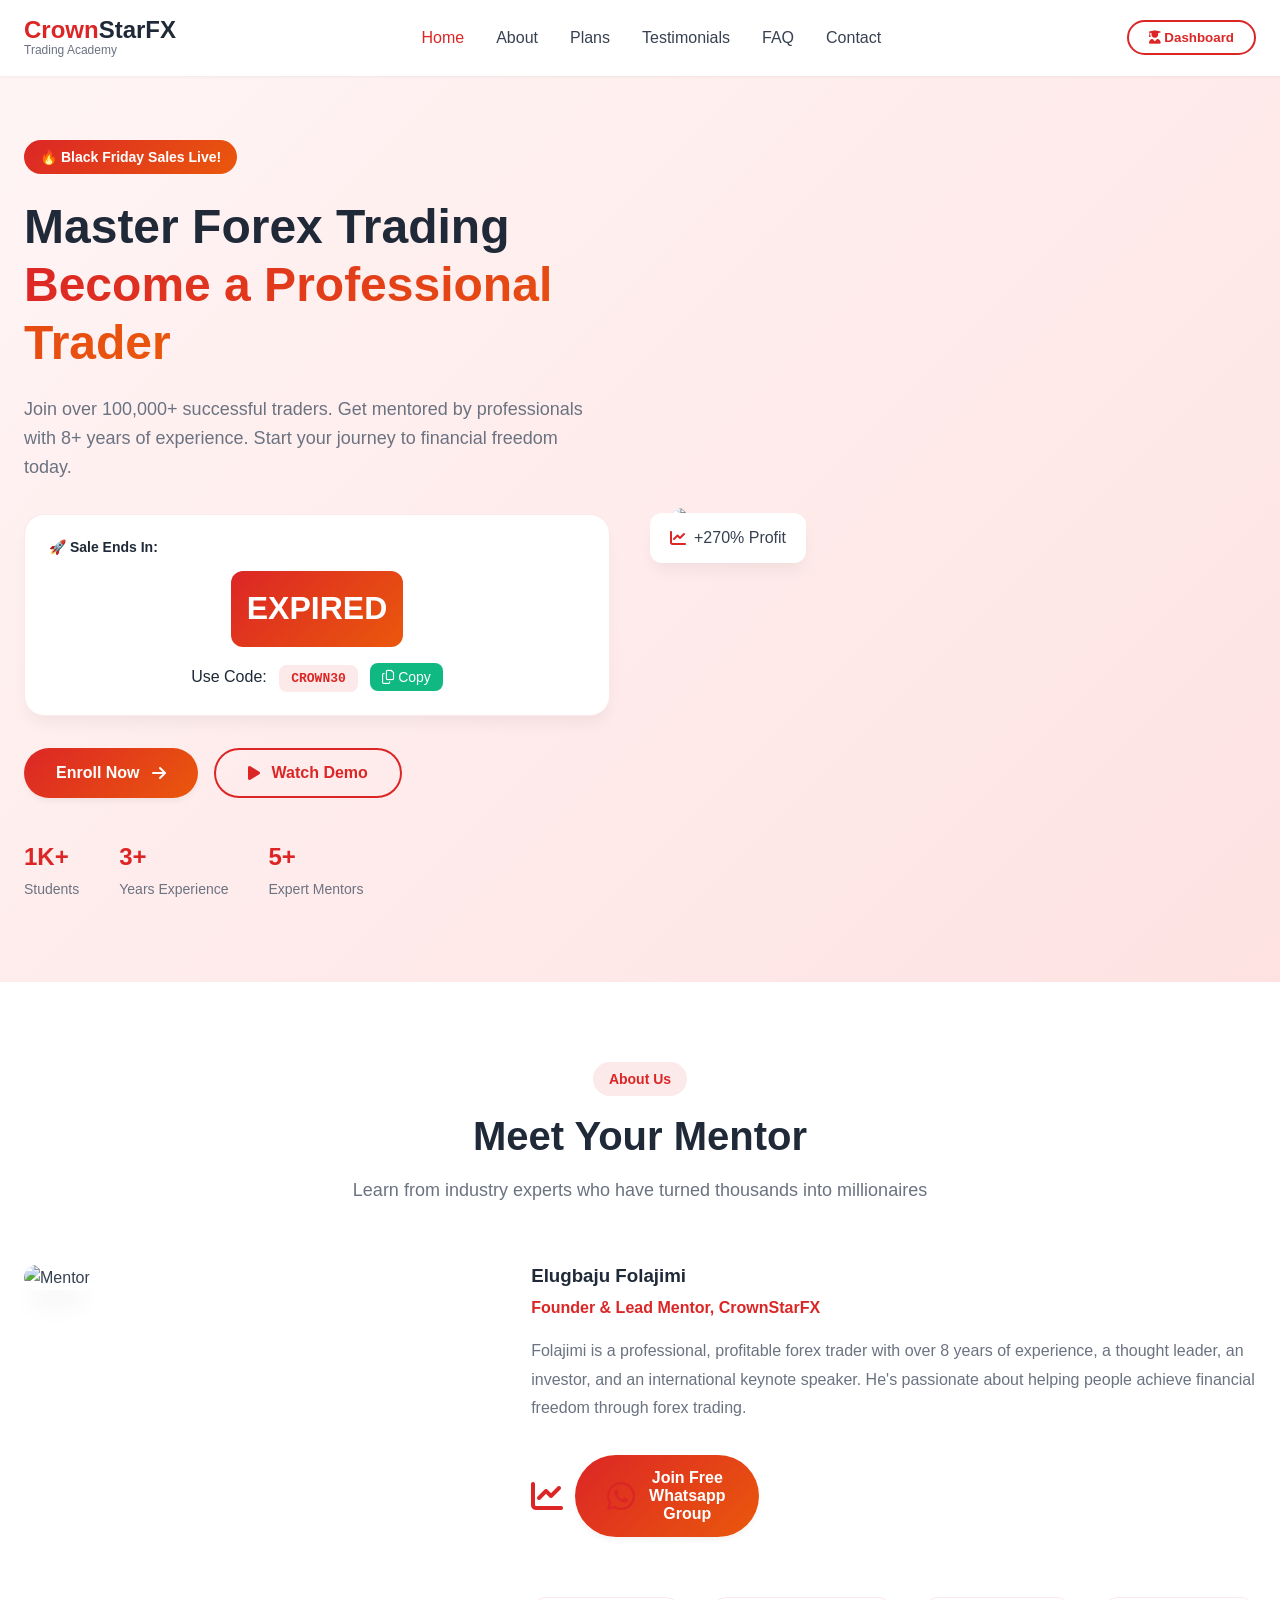
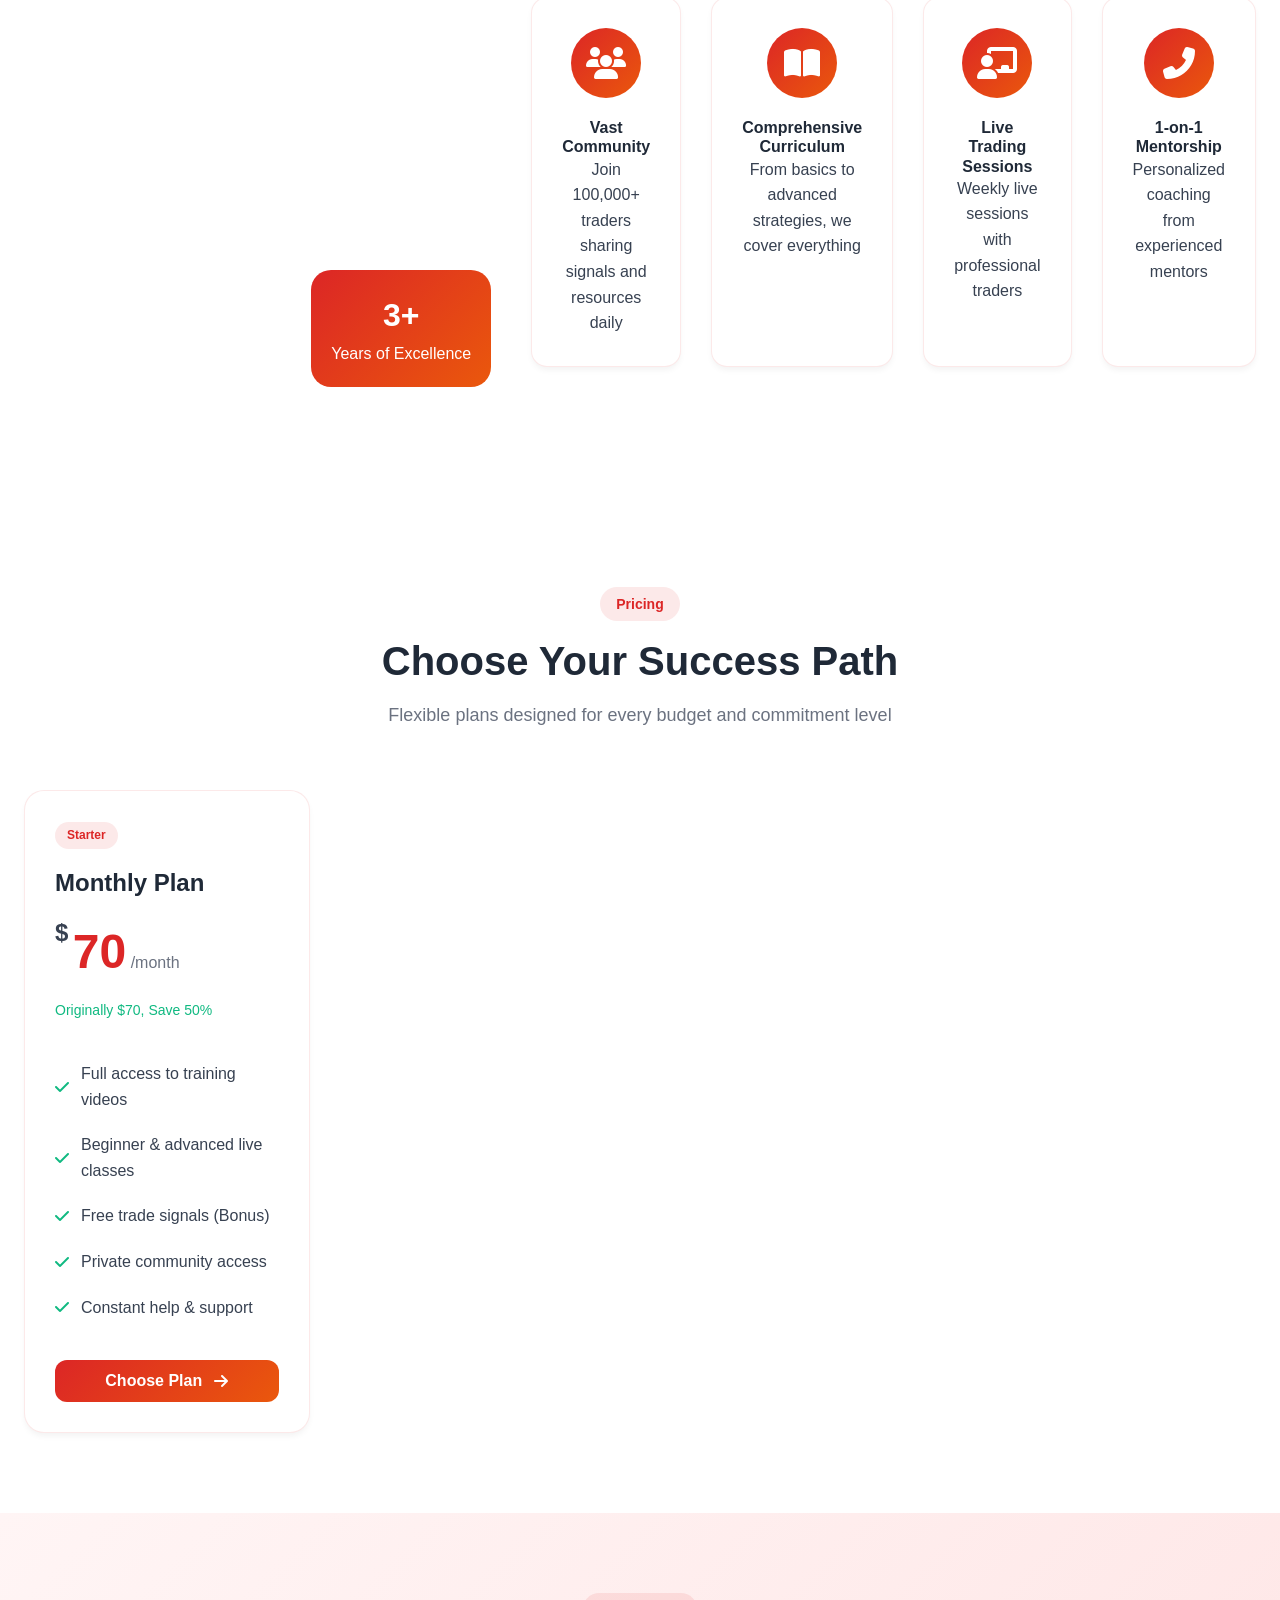
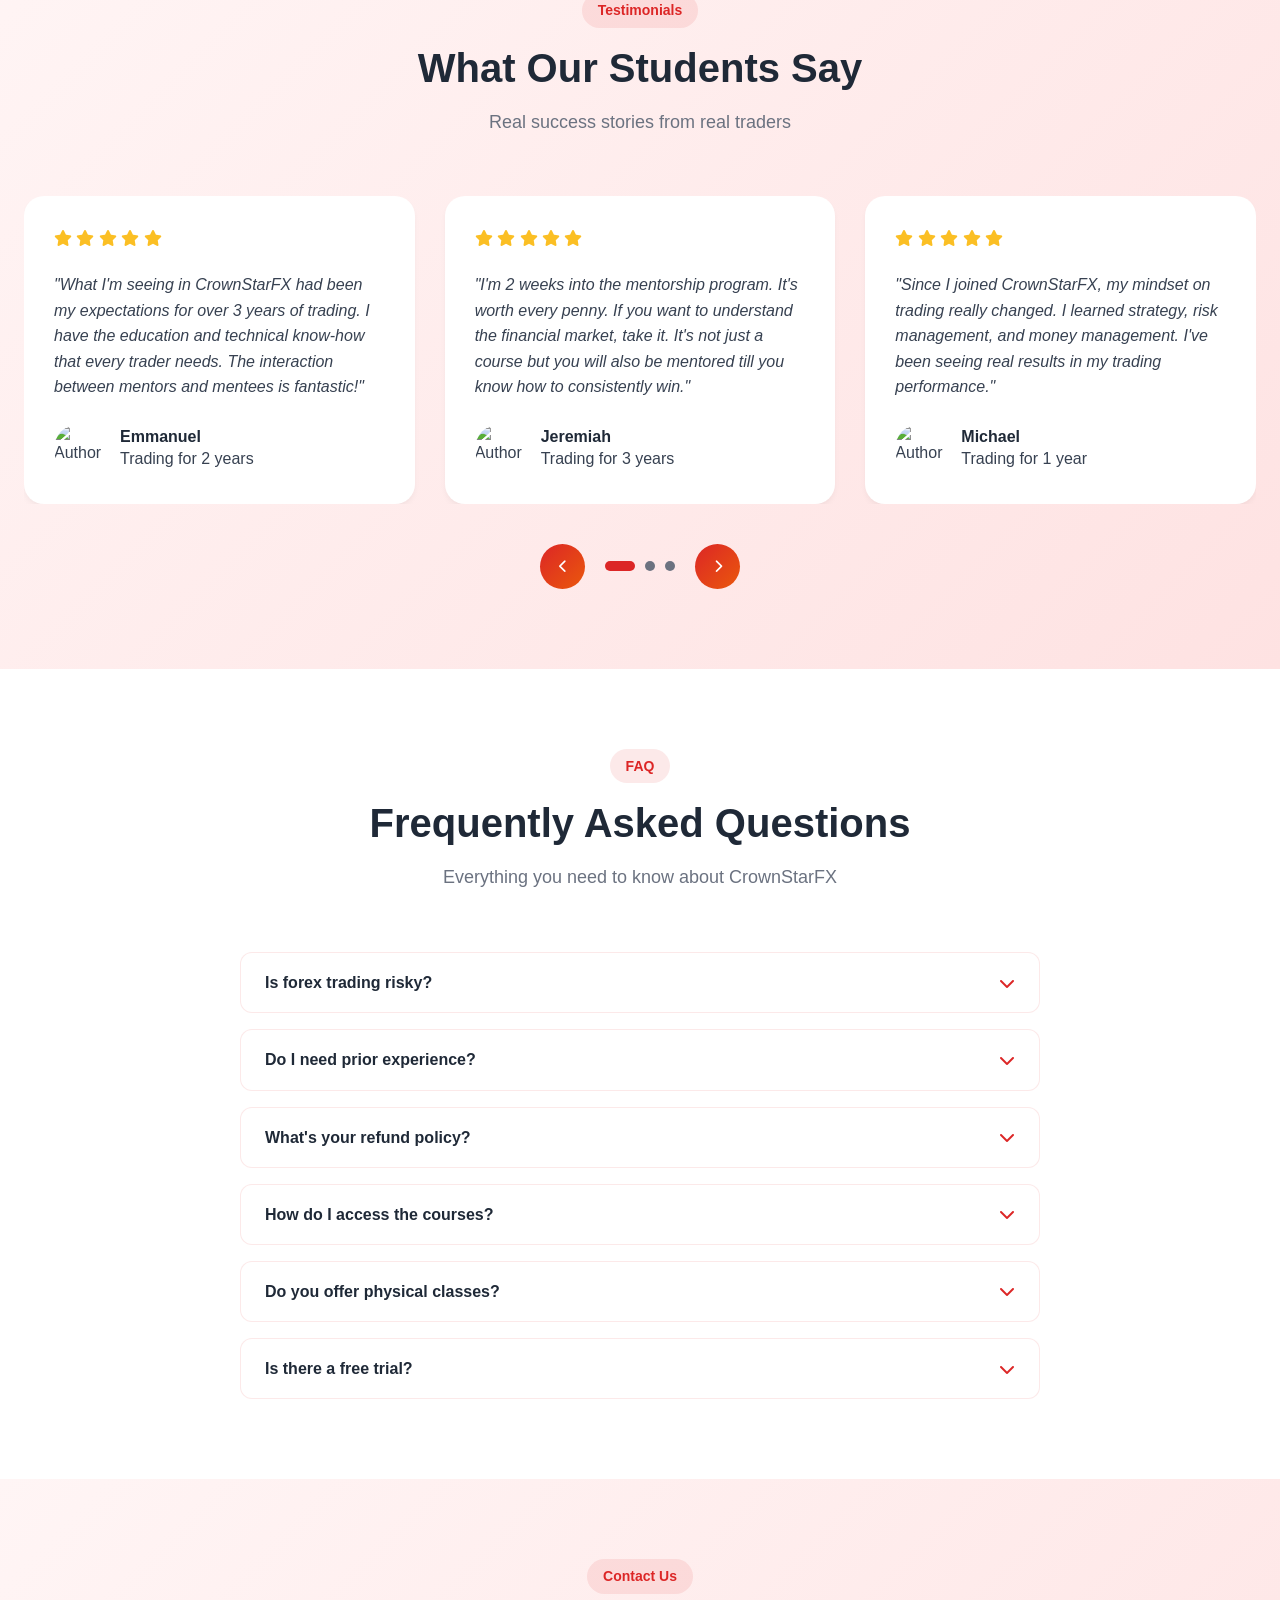
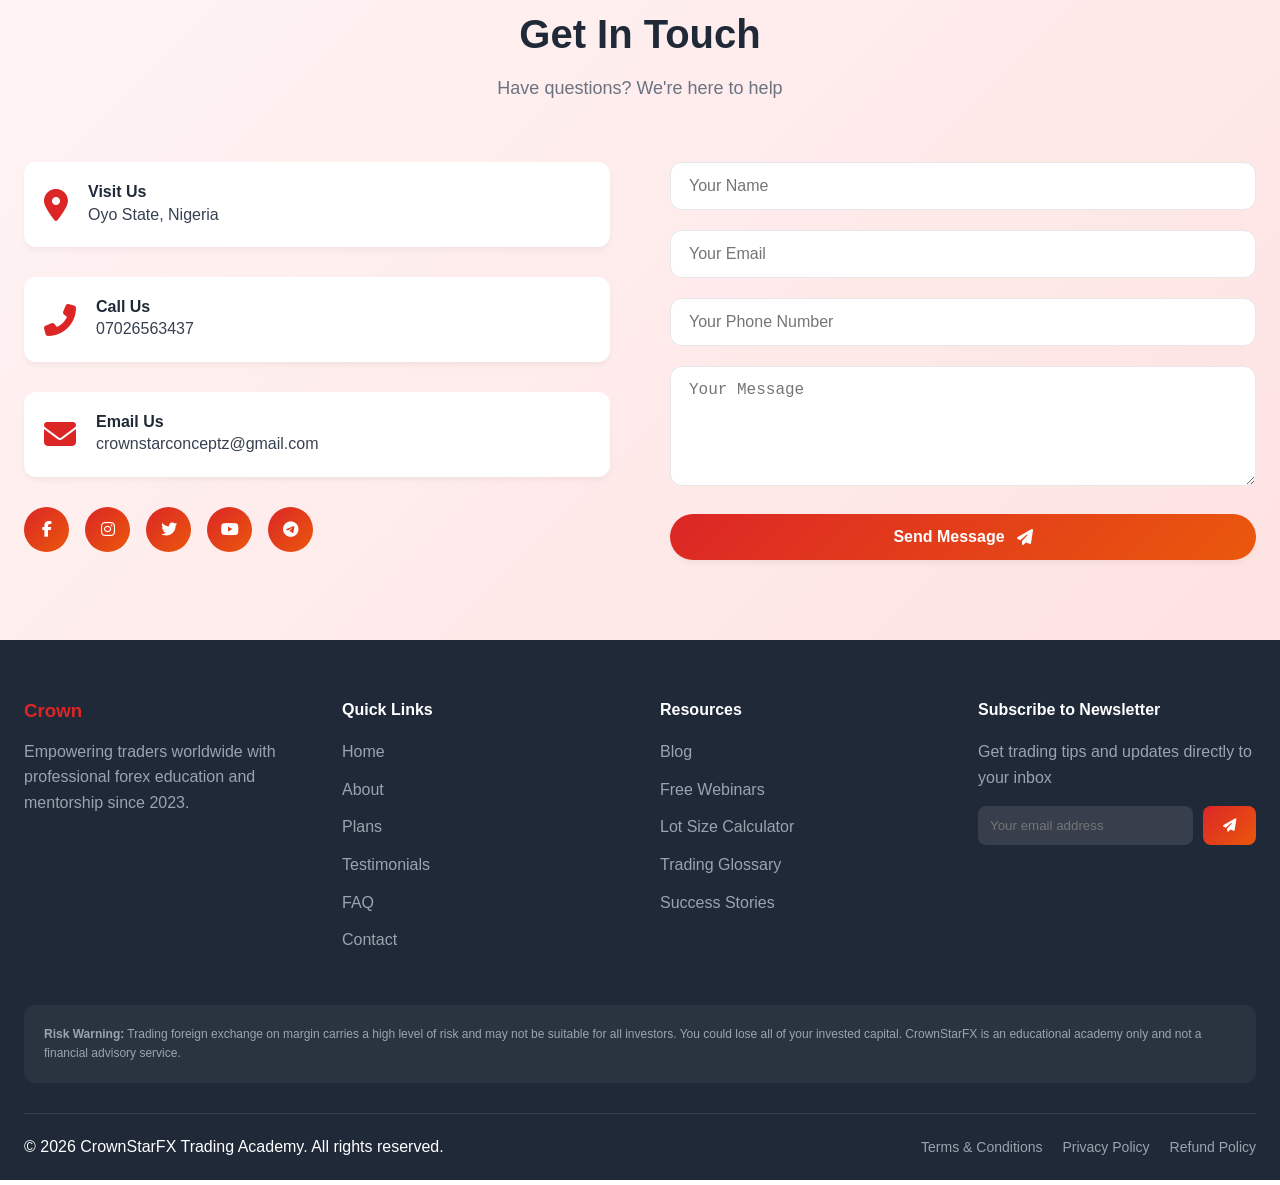
==== index.html @ fa6d4ee3 "Add files via upload" ====
<!DOCTYPE html>
<html lang="en">
<head>
    <meta charset="UTF-8">
    <meta name="viewport" content="width=device-width, initial-scale=1.0">
    <meta name="description" content="CrownStarFX - Best Forex Trading Academy. Learn forex trading from professionals with 8+ years of experience.">
    <meta name="keywords" content="forex trading, forex academy, trading education, crownstarfx">
    <meta name="author" content="CrownStarFX">
    <title>CrownStarFX - Best Forex Trading Academy</title>
    <link rel="stylesheet" href="https://cdnjs.cloudflare.com/ajax/libs/font-awesome/6.4.0/css/all.min.css">
    <link rel="stylesheet" href="crownstar.css">
</head>
<body>

<!-- ==================== HEADER / NAVIGATION ==================== -->
<header>
    <nav class="navbar">
        <div class="container">
            <div class="nav-wrapper">
                <div class="logo">
                    <a href="#home">
                        <h2><span class="logo-highlight">Crown</span>StarFX</h2>
                        <p class="logo-tagline">Trading Academy</p>
                    </a>
                </div>
                
                <div class="nav-menu" id="navMenu">
                    <ul class="nav-links">
                        <li><a href="#home" class="active">Home</a></li>
                        <li><a href="#about">About</a></li>
                        <li><a href="#plans">Plans</a></li>
                        <li><a href="#testimonials">Testimonials</a></li>
                        <li><a href="#faq">FAQ</a></li>
                        <li><a href="#contact">Contact</a></li>
                    </ul>
                </div>
                
                <div class="nav-buttons">
                    <button class="btn-login" onclick="openDashboard()">
                        <i class="fas fa-user-graduate"></i> Dashboard
                    </button>
                    <button class="btn-mobile" id="mobileMenuBtn">
                        <i class="fas fa-bars"></i>
                    </button>
                </div>
            </div>
        </div>
    </nav>
</header>

<!-- ==================== HERO SECTION ==================== -->
<section id="home" class="hero">
    <div class="container">
        <div class="hero-wrapper">
            <div class="hero-content">
                <span class="hero-badge">🔥 Black Friday Sales Live!</span>
                <h1 class="hero-title">
                    Master Forex Trading <br>
                    <span class="gradient-text">Become a Professional Trader</span>
                </h1>
                <p class="hero-description">
                    Join over 100,000+ successful traders. Get mentored by professionals 
                    with 8+ years of experience. Start your journey to financial freedom today.
                </p>
                
                <!-- Countdown Timer -->
                <div class="countdown-section">
                    <h3 class="countdown-label">🚀 Sale Ends In:</h3>
                    <div class="countdown-timer" id="countdown">
                        <div class="countdown-item">
                            <span class="countdown-number" id="days">00</span>
                            <span class="countdown-text">Days</span>
                        </div>
                        <div class="countdown-separator">:</div>
                        <div class="countdown-item">
                            <span class="countdown-number" id="hours">00</span>
                            <span class="countdown-text">Hours</span>
                        </div>
                        <div class="countdown-separator">:</div>
                        <div class="countdown-item">
                            <span class="countdown-number" id="minutes">00</span>
                            <span class="countdown-text">Minutes</span>
                        </div>
                        <div class="countdown-separator">:</div>
                        <div class="countdown-item">
                            <span class="countdown-number" id="seconds">00</span>
                            <span class="countdown-text">Seconds</span>
                        </div>
                    </div>
                    <div class="discount-code">
                        <span>Use Code: </span>
                        <code class="coupon-code">CROWN30</code>
                        <button onclick="copyCoupon()" class="btn-copy">
                            <i class="far fa-copy"></i> Copy
                        </button>
                    </div>
                </div>
                
                <div class="hero-buttons">
                    <button class="btn-primary" onclick="scrollToPlans()">
                        Enroll Now <i class="fas fa-arrow-right"></i>
                    </button>
                    <button class="btn-secondary" onclick="watchDemo()">
                        <i class="fas fa-play"></i> Watch Demo
                    </button>
                </div>
                
                <div class="hero-stats">
                    <div class="stat-item">
                        <span class="stat-number">1K+</span>
                        <span class="stat-label">Students</span>
                    </div>
                    <div class="stat-item">
                        <span class="stat-number">3+</span>
                        <span class="stat-label">Years Experience</span>
                    </div>
                    <div class="stat-item">
                        <span class="stat-number">5+</span>
                        <span class="stat-label">Expert Mentors</span>
                    </div>
                </div>
            </div>
            
            <div class="hero-image">
                <div class="image-wrapper">
                    <img src="https://www.image2url.com/r2/default/images/1776331455331-4d3ad1ad-9dfb-40e3-830d-841157eb07b8.jpg" alt="Trading Success">
                    <div class="floating-card card-1">
                        <i class="fas fa-chart-line"></i>
                        <span>+270% Profit</span>
                    </div>
                 
                    </div>
                </div>
            </div>
        </div>
    </div>
</section>

<!-- ==================== ABOUT SECTION ==================== -->
<section id="about" class="about">
    <div class="container">
        <div class="section-header">
            <span class="section-tag">About Us</span>
            <h2 class="section-title">Meet Your Mentor</h2>
            <p class="section-subtitle">
                Learn from industry experts who have turned thousands into millionaires
            </p>
        </div>
        
        <div class="about-wrapper">
            <div class="about-image">
                <img src="https://www.image2url.com/r2/default/images/1776265292350-df9bb757-a965-4291-967f-e0a27a2e10dc.jpg" alt="Mentor">
                <div class="experience-badge">
                    <span class="exp-years">3+</span>
                    <span class="exp-text">Years of Excellence</span>
                </div>
            </div>
            
            <div class="about-content">
                <h3>Elugbaju Folajimi</h3>
                <p class="mentor-title">Founder & Lead Mentor, CrownStarFX</p>
                <p class="mentor-bio">
                    Folajimi is a professional, profitable forex trader with over 8 years of experience, 
                    a thought leader, an investor, and an international keynote speaker. He's passionate 
                    about helping people achieve financial freedom through forex trading.
                </p>
                
                <div class="achievements">
                    <div class="achievement">
                        <i class="fas fa-chart-line"></i>
                     
                
                <button class="btn-primary" onclick="openTelegram()">
                    <i class="fab fa-whatsapp"></i> Join Free Whatsapp Group
                </button>
            </div>
        </div>
        
        <!-- Features -->
        <div class="features-grid">
            <div class="feature-card">
                <div class="feature-icon">
                    <i class="fas fa-users"></i>
                </div>
                <h4>Vast Community</h4>
                <p>Join 100,000+ traders sharing signals and resources daily</p>
            </div>
            <div class="feature-card">
                <div class="feature-icon">
                    <i class="fas fa-book-open"></i>
                </div>
                <h4>Comprehensive Curriculum</h4>
                <p>From basics to advanced strategies, we cover everything</p>
            </div>
            <div class="feature-card">
                <div class="feature-icon">
                    <i class="fas fa-chalkboard-user"></i>
                </div>
                <h4>Live Trading Sessions</h4>
                <p>Weekly live sessions with professional traders</p>
            </div>
            <div class="feature-card">
                <div class="feature-icon">
                    <i class="fas fa-phone-alt"></i>
                </div>
                <h4>1-on-1 Mentorship</h4>
                <p>Personalized coaching from experienced mentors</p>
            </div>
        </div>
    </div>
</section>



<!-- ==================== PRICING PLANS SECTION ==================== -->
<section id="plans" class="pricing">
    <div class="container">
        <div class="section-header">
            <span class="section-tag">Pricing</span>
            <h2 class="section-title">Choose Your Success Path</h2>
            <p class="section-subtitle">
                Flexible plans designed for every budget and commitment level
            </p>
        </div>
        
        <div class="pricing-grid">
            <!-- Monthly Plan -->
            <div class="pricing-card">
                <div class="pricing-badge">Starter</div>
                <div class="pricing-header">
                    <h3>Monthly Plan</h3>
                    <div class="price">
                        <span class="currency">$</span>
                        <span class="amount">70</span>
                        <span class="period">/month</span>
                    </div>
                    <p class="price-note">Originally $70, Save 50%</p>
                </div>
                <ul class="pricing-features">
                    <li><i class="fas fa-check"></i> Full access to training videos</li>
                    <li><i class="fas fa-check"></i> Beginner & advanced live classes</li>
                    <li><i class="fas fa-check"></i> Free trade signals (Bonus)</li>
                    <li><i class="fas fa-check"></i> Private community access</li>
                    <li><i class="fas fa-check"></i> Constant help & support</li>
                </ul>
                <button class="btn-pricing" onclick="selectPlan('Monthly', 70)">
                    Choose Plan <i class="fas fa-arrow-right"></i>
                </button>
            </div>
</section>

<!-- ==================== TESTIMONIALS SECTION ==================== -->
<section id="testimonials" class="testimonials">
    <div class="container">
        <div class="section-header">
            <span class="section-tag">Testimonials</span>
            <h2 class="section-title">What Our Students Say</h2>
            <p class="section-subtitle">
                Real success stories from real traders
            </p>
        </div>
        
        <div class="testimonials-slider" id="testimonialsSlider">
            <div class="testimonial-card">
                <div class="testimonial-rating">
                    <i class="fas fa-star"></i>
                    <i class="fas fa-star"></i>
                    <i class="fas fa-star"></i>
                    <i class="fas fa-star"></i>
                    <i class="fas fa-star"></i>
                </div>
                <p class="testimonial-text">
                    "What I'm seeing in CrownStarFX had been my expectations for over 3 years of trading. 
                    I have the education and technical know-how that every trader needs. The interaction 
                    between mentors and mentees is fantastic!"
                </p>
                <div class="testimonial-author">
                    <img src="https://placehold.co/50x50/667eea/white?text=EO" alt="Author">
                    <div>
                        <h4>Emmanuel</h4>
                        <p>Trading for 2 years</p>
                    </div>
                </div>
            </div>
            
            <div class="testimonial-card">
                <div class="testimonial-rating">
                    <i class="fas fa-star"></i>
                    <i class="fas fa-star"></i>
                    <i class="fas fa-star"></i>
                    <i class="fas fa-star"></i>
                    <i class="fas fa-star"></i>
                </div>
                <p class="testimonial-text">
                    "I'm 2 weeks into the mentorship program. It's worth every penny. If you want to 
                    understand the financial market, take it. It's not just a course but you will also 
                    be mentored till you know how to consistently win."
                </p>
                <div class="testimonial-author">
                    <img src="https://placehold.co/50x50/764ba2/white?text=JO" alt="Author">
                    <div>
                        <h4>Jeremiah</h4>
                        <p>Trading for 3 years</p>
                    </div>
                </div>
            </div>
            
            <div class="testimonial-card">
                <div class="testimonial-rating">
                    <i class="fas fa-star"></i>
                    <i class="fas fa-star"></i>
                    <i class="fas fa-star"></i>
                    <i class="fas fa-star"></i>
                    <i class="fas fa-star"></i>
                </div>
                <p class="testimonial-text">
                    "Since I joined CrownStarFX, my mindset on trading really changed. I learned 
                    strategy, risk management, and money management. I've been seeing real results 
                    in my trading performance."
                </p>
                <div class="testimonial-author">
                    <img src="https://placehold.co/50x50/667eea/white?text=MA" alt="Author">
                    <div>
                        <h4>Michael</h4>
                        <p>Trading for 1 year</p>
                    </div>
                </div>
            </div>
        </div>
        
        <div class="slider-controls">
            <button class="slider-btn" onclick="prevTestimonial()">
                <i class="fas fa-chevron-left"></i>
            </button>
            <div class="slider-dots" id="sliderDots"></div>
            <button class="slider-btn" onclick="nextTestimonial()">
                <i class="fas fa-chevron-right"></i>
            </button>
        </div>
    </div>
</section>

<!-- ==================== FAQ SECTION ==================== -->
<section id="faq" class="faq">
    <div class="container">
        <div class="section-header">
            <span class="section-tag">FAQ</span>
            <h2 class="section-title">Frequently Asked Questions</h2>
            <p class="section-subtitle">
                Everything you need to know about CrownStarFX
            </p>
        </div>
        
        <div class="faq-grid">
            <div class="faq-item">
                <div class="faq-question" onclick="toggleFAQ(this)">
                    <h4>Is forex trading risky?</h4>
                    <i class="fas fa-chevron-down"></i>
                </div>
                <div class="faq-answer">
                    <p>Yes, forex trading carries high risk. You can lose all your invested capital. 
                    That's why we emphasize risk management and only recommend trading with money you can afford to lose.</p>
                </div>
            </div>
            
            <div class="faq-item">
                <div class="faq-question" onclick="toggleFAQ(this)">
                    <h4>Do I need prior experience?</h4>
                    <i class="fas fa-chevron-down"></i>
                </div>
                <div class="faq-answer">
                    <p>Not at all! Our curriculum starts from absolute basics and progresses to advanced strategies. 
                    We have students who started with zero knowledge and became profitable traders.</p>
                </div>
            </div>
            
            <div class="faq-item">
                <div class="faq-question" onclick="toggleFAQ(this)">
                    <h4>What's your refund policy?</h4>
                    <i class="fas fa-chevron-down"></i>
                </div>
                <div class="faq-answer">
                    <p>Refund of mentorship fee is valid within one week of subscription. 
                    Refund will not be processed if request is made after the first week (5 working days of subscription).</p>
                </div>
            </div>
            
            <div class="faq-item">
                <div class="faq-question" onclick="toggleFAQ(this)">
                    <h4>How do I access the courses?</h4>
                    <i class="fas fa-chevron-down"></i>
                </div>
                <div class="faq-answer">
                    <p>Upon enrollment, you get immediate access to our learning dashboard. 
                    You can watch videos, join live sessions, download resources, and interact with mentors.</p>
                </div>
            </div>
            
            <div class="faq-item">
                <div class="faq-question" onclick="toggleFAQ(this)">
                    <h4>Do you offer physical classes?</h4>
                    <i class="fas fa-chevron-down"></i>
                </div>
                <div class="faq-answer">
                    <p>Yes! We have physical branches in Lagos, Abuja, and Port Harcourt. 
                    Contact us for physical class enrollment options.</p>
                </div>
            </div>
            
            <div class="faq-item">
                <div class="faq-question" onclick="toggleFAQ(this)">
                    <h4>Is there a free trial?</h4>
                    <i class="fas fa-chevron-down"></i>
                </div>
                <div class="faq-answer">
                    <p>We offer free resources including our YouTube channel, Telegram community, 
                    and weekly live trading sessions. You can learn a lot before committing to paid mentorship.</p>
                </div>
            </div>
        </div>
    </div>
</section>

<!-- ==================== CONTACT SECTION ==================== -->
<section id="contact" class="contact">
    <div class="container">
        <div class="section-header">
            <span class="section-tag">Contact Us</span>
            <h2 class="section-title">Get In Touch</h2>
            <p class="section-subtitle">
                Have questions? We're here to help
            </p>
        </div>
        
        <div class="contact-wrapper">
            <div class="contact-info">
                <div class="info-card">
                    <i class="fas fa-map-marker-alt"></i>
                    <div>
                        <h4>Visit Us</h4>
                        <p>Oyo State, Nigeria</p>
                    </div>
                </div>
                <div class="info-card">
                    <i class="fas fa-phone-alt"></i>
                    <div>
                        <h4>Call Us</h4>
                        <p>07026563437</p>
                    </div>
                </div>
                <div class="info-card">
                    <i class="fas fa-envelope"></i>
                    <div>
                        <h4>Email Us</h4>
                        <p>crownstarconceptz@gmail.com</p>
                    </div>
                </div>
                <div class="social-links">
                    <a href="#"><i class="fab fa-facebook-f"></i></a>
                    <a href="#"><i class="fab fa-instagram"></i></a>
                    <a href="#"><i class="fab fa-twitter"></i></a>
                    <a href="#"><i class="fab fa-youtube"></i></a>
                    <a href="#"><i class="fab fa-telegram"></i></a>
                </div>
            </div>
            
            <div class="contact-form">
                <form id="contactForm">
                    <div class="form-group">
                        <input type="text" id="name" placeholder="Your Name" required>
                    </div>
                    <div class="form-group">
                        <input type="email" id="email" placeholder="Your Email" required>
                    </div>
                    <div class="form-group">
                        <input type="tel" id="phone" placeholder="Your Phone Number">
                    </div>
                    <div class="form-group">
                        <textarea id="message" rows="5" placeholder="Your Message" required></textarea>
                    </div>
                    <button type="submit" class="btn-primary btn-block">
                        Send Message <i class="fas fa-paper-plane"></i>
                    </button>
                </form>
            </div>
        </div>
    </div>
</section>

<!-- ==================== FOOTER ==================== -->
<footer class="footer">
    <div class="container">
        <div class="footer-grid">
            <div class="footer-about">
                <h3><span class="logo-highlight">Crown</span>StarFX</h3>
                <p>Empowering traders worldwide with professional forex education and mentorship since 2023.</p>
            </div>
            
            <div class="footer-links">
                <h4>Quick Links</h4>
                <ul>
                    <li><a href="#home">Home</a></li>
                    <li><a href="#about">About</a></li>
                    <li><a href="#plans">Plans</a></li>
                    <li><a href="#testimonials">Testimonials</a></li>
                    <li><a href="#faq">FAQ</a></li>
                    <li><a href="#contact">Contact</a></li>
                </ul>
            </div>
            
            <div class="footer-links">
                <h4>Resources</h4>
                <ul>
                    <li><a href="#">Blog</a></li>
                    <li><a href="#">Free Webinars</a></li>
                    <li><a href="#">Lot Size Calculator</a></li>
                    <li><a href="#">Trading Glossary</a></li>
                    <li><a href="#">Success Stories</a></li>
                </ul>
            </div>
            
            <div class="footer-newsletter">
                <h4>Subscribe to Newsletter</h4>
                <p>Get trading tips and updates directly to your inbox</p>
                <form id="newsletterForm">
                    <input type="email" placeholder="Your email address" required>
                    <button type="submit"><i class="fas fa-paper-plane"></i></button>
                </form>
            </div>
        </div>
        
        <div class="footer-bottom">
            <div class="disclaimer">
                <strong>Risk Warning:</strong> Trading foreign exchange on margin carries a high level of risk and may not be suitable for all investors. 
                You could lose all of your invested capital. CrownStarFX is an educational academy only and not a financial advisory service.
            </div>
            <div class="copyright">
                <p>&copy; 2026 CrownStarFX Trading Academy. All rights reserved.</p>
                <div class="footer-legal">
                    <a href="#">Terms & Conditions</a>
                    <a href="#">Privacy Policy</a>
                    <a href="#">Refund Policy</a>
                </div>
            </div>
        </div>
    </div>
</footer>

<!-- Payment Modal -->
<div id="paymentModal" class="modal">
    <div class="modal-content">
        <span class="modal-close" onclick="closePaymentModal()">&times;</span>
        <div class="modal-header">
            <h3>Complete Your Enrollment</h3>
            <p>Selected Plan: <strong id="selectedPlan">Monthly Plan</strong></p>
            <p>Amount: <strong id="selectedAmount">$75</strong></p>
        </div>
        <div class="modal-body">
            <div class="payment-methods">
                <button class="payment-method" onclick="processPayment('card')">
                    <i class="fab fa-cc-visa"></i> Credit/Debit Card
                </button>
                <button class="payment-method" onclick="processPayment('paypal')">
                    <i class="fab fa-paypal"></i> PayPal
                </button>
                <button class="payment-method" onclick="processPayment('crypto')">
                    <i class="fab fa-bitcoin"></i> Cryptocurrency
                </button>
                <button class="payment-method" onclick="processPayment('bank')">
                    <i class="fas fa-university"></i> Bank Transfer
                </button>
            </div>
            <div class="discount-input">
                <input type="text" id="discountCode" placeholder="Have a coupon code? Enter here">
                <button onclick="applyDiscount()">Apply</button>
            </div>
        </div>
    </div>
</div>

<script src="crownstarfx.js"></script>
</body>
</html>
---- crownstar.css ----
/* ==================== RESET & VARIABLES ==================== */
* {
    margin: 0;
    padding: 0;
    box-sizing: border-box;
}

:root {
    /* Primary Red Color Scheme */
    --primary: #DC2626;
    --primary-light: #EF4444;
    --primary-dark: #B91C1C;
    --primary-soft: #FEE2E2;
    --secondary: #EA580C;
    --secondary-light: #F97316;
    --secondary-dark: #C2410C;
    --accent: #F59E0B;
    --dark: #1F2937;
    --dark-text: #374151;
    --gray: #6B7280;
    --light-gray: #F9FAFB;
    --white: #FFFFFF;
    --success: #10B981;
    --danger: #DC2626;
    --warning: #F59E0B;
    --gradient: linear-gradient(135deg, var(--primary) 0%, var(--secondary) 100%);
    --gradient-light: linear-gradient(135deg, var(--primary-light) 0%, var(--secondary-light) 100%);
    --gradient-hover: linear-gradient(135deg, var(--primary-dark) 0%, var(--secondary-dark) 100%);
    --shadow-sm: 0 1px 3px rgba(0, 0, 0, 0.05);
    --shadow-md: 0 4px 6px -1px rgba(0, 0, 0, 0.05);
    --shadow-lg: 0 10px 15px -3px rgba(0, 0, 0, 0.05);
    --shadow-xl: 0 20px 25px -5px rgba(0, 0, 0, 0.05);
    --shadow-2xl: 0 25px 50px -12px rgba(0, 0, 0, 0.1);
    --shadow-red: 0 10px 25px -5px rgba(220, 38, 38, 0.2);
}

body {
    font-family: 'Inter', -apple-system, BlinkMacSystemFont, 'Segoe UI', Roboto, sans-serif;
    line-height: 1.6;
    color: var(--dark-text);
    background: var(--white);
    overflow-x: hidden;
}

.container {
    max-width: 1280px;
    margin: 0 auto;
    padding: 0 24px;
}

/* ==================== TYPOGRAPHY ==================== */
h1, h2, h3, h4, h5, h6 {
    font-weight: 700;
    line-height: 1.2;
    color: var(--dark);
}

.section-header {
    text-align: center;
    margin-bottom: 60px;
}

.section-tag {
    display: inline-block;
    padding: 6px 16px;
    background: rgba(220, 38, 38, 0.1);
    color: var(--primary);
    border-radius: 50px;
    font-size: 0.875rem;
    font-weight: 600;
    margin-bottom: 16px;
}

.section-title {
    font-size: 2.5rem;
    margin-bottom: 16px;
    color: var(--dark);
}

.section-subtitle {
    font-size: 1.125rem;
    color: var(--gray);
    max-width: 600px;
    margin: 0 auto;
}

.gradient-text {
    background: var(--gradient);
    -webkit-background-clip: text;
    -webkit-text-fill-color: transparent;
    background-clip: text;
}

/* ==================== BUTTONS ==================== */
.btn-primary, .btn-secondary, .btn-pricing {
    display: inline-flex;
    align-items: center;
    gap: 12px;
    padding: 14px 32px;
    border-radius: 50px;
    font-weight: 600;
    font-size: 1rem;
    cursor: pointer;
    transition: all 0.3s ease;
    border: none;
    text-decoration: none;
}

.btn-primary {
    background: var(--gradient);
    color: white;
    box-shadow: var(--shadow-md);
}

.btn-primary:hover {
    transform: translateY(-2px);
    box-shadow: var(--shadow-red);
    background: var(--gradient-hover);
}

.btn-secondary {
    background: transparent;
    color: var(--primary);
    border: 2px solid var(--primary);
}

.btn-secondary:hover {
    background: var(--primary);
    color: white;
    transform: translateY(-2px);
}

.btn-pricing {
    width: 100%;
    justify-content: center;
    background: var(--gradient);
    color: white;
    padding: 12px 24px;
    border-radius: 12px;
}

.btn-pricing:hover {
    transform: translateY(-2px);
    box-shadow: var(--shadow-red);
}

.btn-block {
    width: 100%;
    justify-content: center;
}

.btn-primary-small {
    background: var(--gradient);
    color: white;
    padding: 8px 20px;
    border-radius: 50px;
    border: none;
    font-weight: 600;
    cursor: pointer;
    transition: all 0.3s ease;
}

.btn-primary-small:hover {
    transform: translateY(-2px);
    box-shadow: var(--shadow-red);
}

.btn-dashboard {
    background: var(--gradient);
    color: white;
    padding: 8px 20px;
    border-radius: 50px;
    border: none;
    font-weight: 600;
    cursor: pointer;
    transition: all 0.3s ease;
}

.btn-dashboard:hover {
    transform: translateY(-2px);
    box-shadow: var(--shadow-red);
}

.btn-logout {
    background: transparent;
    border: 2px solid var(--danger);
    color: var(--danger);
    padding: 8px 16px;
    border-radius: 50px;
    cursor: pointer;
    font-weight: 600;
    transition: all 0.3s ease;
    margin-left: 10px;
}

.btn-logout:hover {
    background: var(--danger);
    color: white;
}

/* ==================== NAVIGATION ==================== */
.navbar {
    position: fixed;
    top: 0;
    width: 100%;
    background: var(--white);
    backdrop-filter: blur(10px);
    z-index: 1000;
    box-shadow: var(--shadow-sm);
    transition: all 0.3s ease;
}

.navbar.scrolled {
    box-shadow: var(--shadow-md);
    background: rgba(255, 255, 255, 0.98);
}

.nav-wrapper {
    display: flex;
    justify-content: space-between;
    align-items: center;
    padding: 16px 0;
}

.logo a {
    text-decoration: none;
}

.logo h2 {
    font-size: 1.5rem;
    margin: 0;
}

.logo-highlight {
    color: var(--primary);
}

.logo-tagline {
    font-size: 0.75rem;
    color: var(--gray);
    margin-top: -4px;
}

.nav-links {
    display: flex;
    gap: 32px;
    list-style: none;
}

.nav-links a {
    text-decoration: none;
    color: var(--dark-text);
    font-weight: 500;
    transition: color 0.3s ease;
}

.nav-links a:hover,
.nav-links a.active {
    color: var(--primary);
}

.btn-login {
    background: transparent;
    border: 2px solid var(--primary);
    padding: 8px 20px;
    border-radius: 50px;
    color: var(--primary);
    font-weight: 600;
    cursor: pointer;
    transition: all 0.3s ease;
}

.btn-login:hover {
    background: var(--primary);
    color: white;
}

.btn-mobile {
    display: none;
    background: none;
    border: none;
    font-size: 1.5rem;
    cursor: pointer;
    color: var(--dark);
}

/* ==================== HERO SECTION ==================== */
.hero {
    padding: 140px 0 80px;
    background: linear-gradient(135deg, #FFF5F5 0%, #FEE2E2 100%);
}

.hero-wrapper {
    display: grid;
    grid-template-columns: 1fr 1fr;
    gap: 60px;
    align-items: center;
}

.hero-badge {
    display: inline-block;
    background: var(--gradient);
    color: white;
    padding: 6px 16px;
    border-radius: 50px;
    font-size: 0.875rem;
    font-weight: 600;
    margin-bottom: 24px;
}

.hero-title {
    font-size: 3rem;
    margin-bottom: 24px;
    color: var(--dark);
}

.hero-description {
    font-size: 1.125rem;
    color: var(--gray);
    margin-bottom: 32px;
    line-height: 1.6;
}

.countdown-section {
    background: var(--white);
    padding: 24px;
    border-radius: 20px;
    margin-bottom: 32px;
    box-shadow: var(--shadow-lg);
    border: 1px solid rgba(220, 38, 38, 0.1);
}

.countdown-label {
    color: var(--dark);
    font-size: 0.875rem;
    margin-bottom: 16px;
}

.countdown-timer {
    display: flex;
    gap: 16px;
    justify-content: center;
    margin-bottom: 16px;
}

.countdown-item {
    text-align: center;
}

.countdown-number {
    display: block;
    font-size: 2rem;
    font-weight: 800;
    background: var(--gradient);
    padding: 12px 16px;
    border-radius: 12px;
    color: white;
    min-width: 70px;
}

.countdown-text {
    color: var(--gray);
    font-size: 0.75rem;
    margin-top: 8px;
    display: block;
}

.countdown-separator {
    color: var(--primary);
    font-size: 2rem;
    font-weight: bold;
    display: flex;
    align-items: center;
}

.discount-code {
    text-align: center;
    color: var(--dark);
}

.coupon-code {
    background: rgba(220, 38, 38, 0.1);
    padding: 6px 12px;
    border-radius: 8px;
    font-weight: 600;
    margin: 0 8px;
    color: var(--primary);
}

.btn-copy {
    background: var(--success);
    border: none;
    padding: 6px 12px;
    border-radius: 8px;
    color: white;
    cursor: pointer;
    font-size: 0.875rem;
}

.hero-buttons {
    display: flex;
    gap: 16px;
    margin-bottom: 40px;
}

.hero-stats {
    display: flex;
    gap: 40px;
}

.stat-number {
    display: block;
    font-size: 1.5rem;
    font-weight: 800;
    color: var(--primary);
}

.stat-label {
    font-size: 0.875rem;
    color: var(--gray);
}

.hero-image {
    position: relative;
}

.image-wrapper {
    position: relative;
}

.image-wrapper img {
    width: 100%;
    border-radius: 20px;
    box-shadow: var(--shadow-2xl);
}

.floating-card {
    position: absolute;
    background: white;
    padding: 12px 20px;
    border-radius: 12px;
    display: flex;
    align-items: center;
    gap: 8px;
    box-shadow: var(--shadow-lg);
}

.floating-card i {
    color: var(--primary);
}

.card-1 {
    top: 20%;
    left: -20px;
}

.card-2 {
    bottom: 20%;
    right: -20px;
}

/* ==================== ABOUT SECTION ==================== */
.about {
    padding: 80px 0;
    background: var(--white);
}

.about-wrapper {
    display: grid;
    grid-template-columns: 1fr 1fr;
    gap: 60px;
    margin-bottom: 60px;
}

.about-image {
    position: relative;
}

.about-image img {
    width: 100%;
    border-radius: 20px;
    box-shadow: var(--shadow-xl);
}

.experience-badge {
    position: absolute;
    bottom: -20px;
    right: -20px;
    background: var(--gradient);
    padding: 20px;
    border-radius: 20px;
    text-align: center;
    color: white;
}

.exp-years {
    display: block;
    font-size: 2rem;
    font-weight: 800;
}

.mentor-title {
    color: var(--primary);
    font-weight: 600;
    margin: 8px 0 16px;
}

.mentor-bio {
    color: var(--gray);
    margin-bottom: 24px;
    line-height: 1.8;
}

.achievements {
    display: grid;
    grid-template-columns: repeat(3, 1fr);
    gap: 20px;
    margin: 32px 0;
}

.achievement {
    display: flex;
    align-items: center;
    gap: 12px;
}

.achievement i {
    font-size: 2rem;
    color: var(--primary);
}

.achievement h4 {
    font-size: 1.25rem;
}

.features-grid {
    display: grid;
    grid-template-columns: repeat(4, 1fr);
    gap: 30px;
    margin-top: 60px;
}

.feature-card {
    text-align: center;
    padding: 30px;
    background: var(--white);
    border-radius: 16px;
    transition: all 0.3s ease;
    box-shadow: var(--shadow-md);
    border: 1px solid rgba(220, 38, 38, 0.1);
}

.feature-card:hover {
    transform: translateY(-5px);
    box-shadow: var(--shadow-xl);
    border-color: var(--primary-light);
}

.feature-icon {
    width: 70px;
    height: 70px;
    background: var(--gradient);
    border-radius: 50%;
    display: flex;
    align-items: center;
    justify-content: center;
    margin: 0 auto 20px;
}

.feature-icon i {
    font-size: 2rem;
    color: white;
}

/* ==================== CURRICULUM SECTION ==================== */
.curriculum {
    padding: 80px 0;
    background: linear-gradient(135deg, #FFF5F5 0%, #FEE2E2 100%);
}

.curriculum-grid {
    display: grid;
    grid-template-columns: repeat(3, 1fr);
    gap: 30px;
    margin-top: 40px;
}

.curriculum-card {
    background: var(--white);
    border-radius: 20px;
    padding: 30px;
    text-align: center;
    transition: all 0.3s ease;
    box-shadow: var(--shadow-md);
}

.curriculum-card:hover {
    transform: translateY(-5px);
    box-shadow: var(--shadow-xl);
}

.curriculum-icon {
    width: 80px;
    height: 80px;
    background: rgba(220, 38, 38, 0.1);
    border-radius: 50%;
    display: flex;
    align-items: center;
    justify-content: center;
    margin: 0 auto 20px;
}

.curriculum-icon i {
    font-size: 2rem;
    color: var(--primary);
}

.curriculum-card h3 {
    margin-bottom: 16px;
}

.curriculum-card p {
    color: var(--gray);
    margin-bottom: 24px;
}

.btn-curriculum {
    background: transparent;
    border: 2px solid var(--primary);
    color: var(--primary);
    padding: 10px 24px;
    border-radius: 50px;
    font-weight: 600;
    cursor: pointer;
    transition: all 0.3s ease;
}

.btn-curriculum:hover {
    background: var(--primary);
    color: white;
}

/* ==================== PRICING SECTION ==================== */
.pricing {
    padding: 80px 0;
    background: var(--white);
}

.pricing-grid {
    display: grid;
    grid-template-columns: repeat(4, 1fr);
    gap: 30px;
}

.pricing-card {
    background: var(--white);
    border-radius: 20px;
    padding: 30px;
    position: relative;
    transition: all 0.3s ease;
    box-shadow: var(--shadow-md);
    border: 1px solid rgba(220, 38, 38, 0.1);
}

.pricing-card:hover {
    transform: translateY(-10px);
    box-shadow: var(--shadow-2xl);
    border-color: var(--primary-light);
}

.pricing-card.popular {
    border: 2px solid var(--primary);
    transform: scale(1.05);
}

.popular-badge {
    position: absolute;
    top: -12px;
    left: 50%;
    transform: translateX(-50%);
    background: var(--gradient);
    color: white;
    padding: 6px 16px;
    border-radius: 50px;
    font-size: 0.875rem;
    font-weight: 600;
    white-space: nowrap;
}

.pricing-badge {
    display: inline-block;
    padding: 4px 12px;
    background: rgba(220, 38, 38, 0.1);
    color: var(--primary);
    border-radius: 50px;
    font-size: 0.75rem;
    font-weight: 600;
    margin-bottom: 20px;
}

.pricing-header h3 {
    font-size: 1.5rem;
    margin-bottom: 16px;
}

.price {
    margin-bottom: 8px;
}

.currency {
    font-size: 1.5rem;
    font-weight: 600;
    vertical-align: top;
}

.amount {
    font-size: 3rem;
    font-weight: 800;
    color: var(--primary);
}

.period {
    font-size: 1rem;
    color: var(--gray);
}

.price-note {
    font-size: 0.875rem;
    color: var(--success);
    margin-bottom: 24px;
}

.pricing-features {
    list-style: none;
    margin: 30px 0;
}

.pricing-features li {
    padding: 10px 0;
    display: flex;
    align-items: center;
    gap: 12px;
}

.pricing-features i {
    color: var(--success);
}

/* ==================== TESTIMONIALS SECTION ==================== */
.testimonials {
    padding: 80px 0;
    background: linear-gradient(135deg, #FFF5F5 0%, #FEE2E2 100%);
}

.testimonials-slider {
    display: flex;
    gap: 30px;
    overflow-x: hidden;
    scroll-behavior: smooth;
}

.testimonial-card {
    flex: 0 0 calc(33.333% - 20px);
    background: var(--white);
    padding: 30px;
    border-radius: 20px;
    transition: all 0.3s ease;
    box-shadow: var(--shadow-md);
}

.testimonial-rating {
    color: #FBBF24;
    margin-bottom: 20px;
}

.testimonial-text {
    font-style: italic;
    margin-bottom: 24px;
    line-height: 1.6;
    color: var(--dark-text);
}

.testimonial-author {
    display: flex;
    align-items: center;
    gap: 16px;
}

.testimonial-author img {
    width: 50px;
    height: 50px;
    border-radius: 50%;
    object-fit: cover;
}

.slider-controls {
    display: flex;
    justify-content: center;
    align-items: center;
    gap: 20px;
    margin-top: 40px;
}

.slider-btn {
    width: 45px;
    height: 45px;
    border-radius: 50%;
    border: none;
    background: var(--gradient);
    color: white;
    cursor: pointer;
    transition: all 0.3s ease;
}

.slider-btn:hover {
    transform: scale(1.1);
}

.slider-dots {
    display: flex;
    gap: 10px;
}

.dot {
    width: 10px;
    height: 10px;
    border-radius: 50%;
    background: var(--gray);
    cursor: pointer;
    transition: all 0.3s ease;
}

.dot.active {
    background: var(--primary);
    width: 30px;
    border-radius: 10px;
}

/* ==================== FAQ SECTION ==================== */
.faq {
    padding: 80px 0;
    background: var(--white);
}

.faq-grid {
    max-width: 800px;
    margin: 0 auto;
    display: flex;
    flex-direction: column;
    gap: 16px;
}

.faq-item {
    background: var(--white);
    border-radius: 12px;
    overflow: hidden;
    border: 1px solid rgba(220, 38, 38, 0.1);
}

.faq-question {
    display: flex;
    justify-content: space-between;
    align-items: center;
    padding: 20px 24px;
    cursor: pointer;
    transition: all 0.3s ease;
}

.faq-question:hover {
    background: rgba(220, 38, 38, 0.05);
}

.faq-question i {
    transition: transform 0.3s ease;
    color: var(--primary);
}

.faq-item.active .faq-question i {
    transform: rotate(180deg);
}

.faq-answer {
    max-height: 0;
    overflow: hidden;
    transition: max-height 0.3s ease;
    padding: 0 24px;
}

.faq-item.active .faq-answer {
    max-height: 200px;
    padding: 0 24px 20px;
}

/* ==================== CONTACT SECTION ==================== */
.contact {
    padding: 80px 0;
    background: linear-gradient(135deg, #FFF5F5 0%, #FEE2E2 100%);
}

.contact-wrapper {
    display: grid;
    grid-template-columns: 1fr 1fr;
    gap: 60px;
}

.info-card {
    display: flex;
    align-items: center;
    gap: 20px;
    margin-bottom: 30px;
    padding: 20px;
    background: var(--white);
    border-radius: 12px;
    box-shadow: var(--shadow-md);
}

.info-card i {
    font-size: 2rem;
    color: var(--primary);
}

.social-links {
    display: flex;
    gap: 16px;
    margin-top: 30px;
}

.social-links a {
    width: 45px;
    height: 45px;
    border-radius: 50%;
    background: var(--gradient);
    display: flex;
    align-items: center;
    justify-content: center;
    color: white;
    text-decoration: none;
    transition: all 0.3s ease;
}

.social-links a:hover {
    transform: translateY(-3px);
}

.contact-form .form-group {
    margin-bottom: 20px;
}

.contact-form input,
.contact-form textarea {
    width: 100%;
    padding: 14px 18px;
    border: 1px solid #E5E7EB;
    border-radius: 12px;
    font-size: 1rem;
    transition: all 0.3s ease;
    background: var(--white);
}

.contact-form input:focus,
.contact-form textarea:focus {
    outline: none;
    border-color: var(--primary);
    box-shadow: 0 0 0 3px rgba(220, 38, 38, 0.1);
}

/* ==================== FOOTER ==================== */
.footer {
    background: var(--dark);
    color: white;
    padding: 60px 0 20px;
}

.footer-grid {
    display: grid;
    grid-template-columns: repeat(4, 1fr);
    gap: 40px;
    margin-bottom: 40px;
}

.footer-about p {
    color: #9CA3AF;
    margin-top: 16px;
    line-height: 1.6;
}

.footer-links h4,
.footer-newsletter h4 {
    margin-bottom: 20px;
    color: white;
}

.footer-links ul {
    list-style: none;
}

.footer-links li {
    margin-bottom: 12px;
}

.footer-links a {
    color: #9CA3AF;
    text-decoration: none;
    transition: color 0.3s ease;
}

.footer-links a:hover {
    color: var(--primary-light);
}

.footer-newsletter p {
    color: #9CA3AF;
    margin-bottom: 16px;
}

.footer-newsletter form {
    display: flex;
    gap: 10px;
}

.footer-newsletter input {
    flex: 1;
    padding: 12px;
    border: none;
    border-radius: 8px;
    background: rgba(255, 255, 255, 0.1);
    color: white;
}

.footer-newsletter button {
    padding: 12px 20px;
    background: var(--gradient);
    border: none;
    border-radius: 8px;
    color: white;
    cursor: pointer;
}

.disclaimer {
    padding: 20px;
    background: rgba(255, 255, 255, 0.05);
    border-radius: 12px;
    font-size: 0.75rem;
    color: #9CA3AF;
    line-height: 1.6;
    margin-bottom: 30px;
}

.copyright {
    display: flex;
    justify-content: space-between;
    align-items: center;
    padding-top: 20px;
    border-top: 1px solid rgba(255, 255, 255, 0.1);
}

.footer-legal {
    display: flex;
    gap: 20px;
}

.footer-legal a {
    color: #9CA3AF;
    text-decoration: none;
    font-size: 0.875rem;
}

/* ==================== MODAL ==================== */
.modal {
    display: none;
    position: fixed;
    top: 0;
    left: 0;
    width: 100%;
    height: 100%;
    background: rgba(0, 0, 0, 0.6);
    z-index: 2000;
    align-items: center;
    justify-content: center;
}

.modal-content {
    background: var(--white);
    border-radius: 24px;
    max-width: 500px;
    width: 90%;
    position: relative;
    animation: slideIn 0.3s ease;
}

.auth-modal {
    max-width: 550px;
    padding: 0;
}

@keyframes slideIn {
    from {
        transform: translateY(-50px);
        opacity: 0;
    }
    to {
        transform: translateY(0);
        opacity: 1;
    }
}

.modal-close {
    position: absolute;
    top: 16px;
    right: 20px;
    font-size: 1.5rem;
    cursor: pointer;
    color: var(--gray);
}

.modal-close:hover {
    color: var(--dark);
}

.modal-header {
    padding: 24px;
    border-bottom: 1px solid #E5E7EB;
}

.modal-body {
    padding: 24px;
}

.auth-header {
    text-align: center;
    padding: 30px 30px 0 30px;
}

.auth-header h3 {
    font-size: 1.5rem;
    margin-bottom: 8px;
}

.auth-header p {
    color: var(--gray);
}

.auth-form-container {
    padding: 30px;
}

.auth-switch {
    text-align: center;
    margin-top: 20px;
    color: var(--gray);
}

.auth-switch a {
    color: var(--primary);
    text-decoration: none;
    font-weight: 600;
}

/* ==================== NOTIFICATION ==================== */
.notification-toast {
    position: fixed;
    bottom: 20px;
    right: 20px;
    background: var(--white);
    border-radius: 12px;
    box-shadow: var(--shadow-xl);
    z-index: 10000;
    animation: slideInRight 0.3s ease;
    max-width: 350px;
}

.notification-success {
    border-left: 4px solid var(--success);
}

.notification-error {
    border-left: 4px solid var(--danger);
}

.notification-info {
    border-left: 4px solid var(--primary);
}

@keyframes slideInRight {
    from {
        transform: translateX(100%);
        opacity: 0;
    }
    to {
        transform: translateX(0);
        opacity: 1;
    }
}

/* ==================== RESPONSIVE ==================== */
@media (max-width: 1024px) {
    .hero-title {
        font-size: 2.5rem;
    }
    
    .pricing-grid {
        grid-template-columns: repeat(2, 1fr);
    }
    
    .features-grid {
        grid-template-columns: repeat(2, 1fr);
    }
    
    .curriculum-grid {
        grid-template-columns: repeat(2, 1fr);
    }
    
    .footer-grid {
        grid-template-columns: repeat(2, 1fr);
    }
}

@media (max-width: 768px) {
    .btn-mobile {
        display: block;
    }
    
    .nav-menu {
        position: fixed;
        top: 70px;
        left: -100%;
        width: 100%;
        height: calc(100vh - 70px);
        background: var(--white);
        transition: left 0.3s ease;
        z-index: 999;
    }
    
    .nav-menu.active {
        left: 0;
    }
    
    .nav-links {
        flex-direction: column;
        align-items: center;
        padding: 40px;
    }
    
    .hero-wrapper,
    .about-wrapper,
    .contact-wrapper {
        grid-template-columns: 1fr;
    }
    
    .hero-title {
        font-size: 2rem;
    }
    
    .pricing-grid {
        grid-template-columns: 1fr;
    }
    
    .pricing-card.popular {
        transform: scale(1);
    }
    
    .testimonial-card {
        flex: 0 0 100%;
    }
    
    .features-grid {
        grid-template-columns: 1fr;
    }
    
    .curriculum-grid {
        grid-template-columns: 1fr;
    }
    
    .footer-grid {
        grid-template-columns: 1fr;
    }
    
    .copyright {
        flex-direction: column;
        gap: 16px;
        text-align: center;
    }
    
    .countdown-timer {
        gap: 8px;
    }
    
    .countdown-number {
        font-size: 1.25rem;
        padding: 8px 12px;
        min-width: 50px;
    }
    
    .hero-buttons {
        flex-direction: column;
    }
    
    .hero-stats {
        flex-direction: column;
        gap: 16px;
    }
}

@media (max-width: 480px) {
    .container {
        padding: 0 16px;
    }
    
    .section-title {
        font-size: 1.75rem;
    }
    
    .achievements {
        grid-template-columns: 1fr;
    }
}
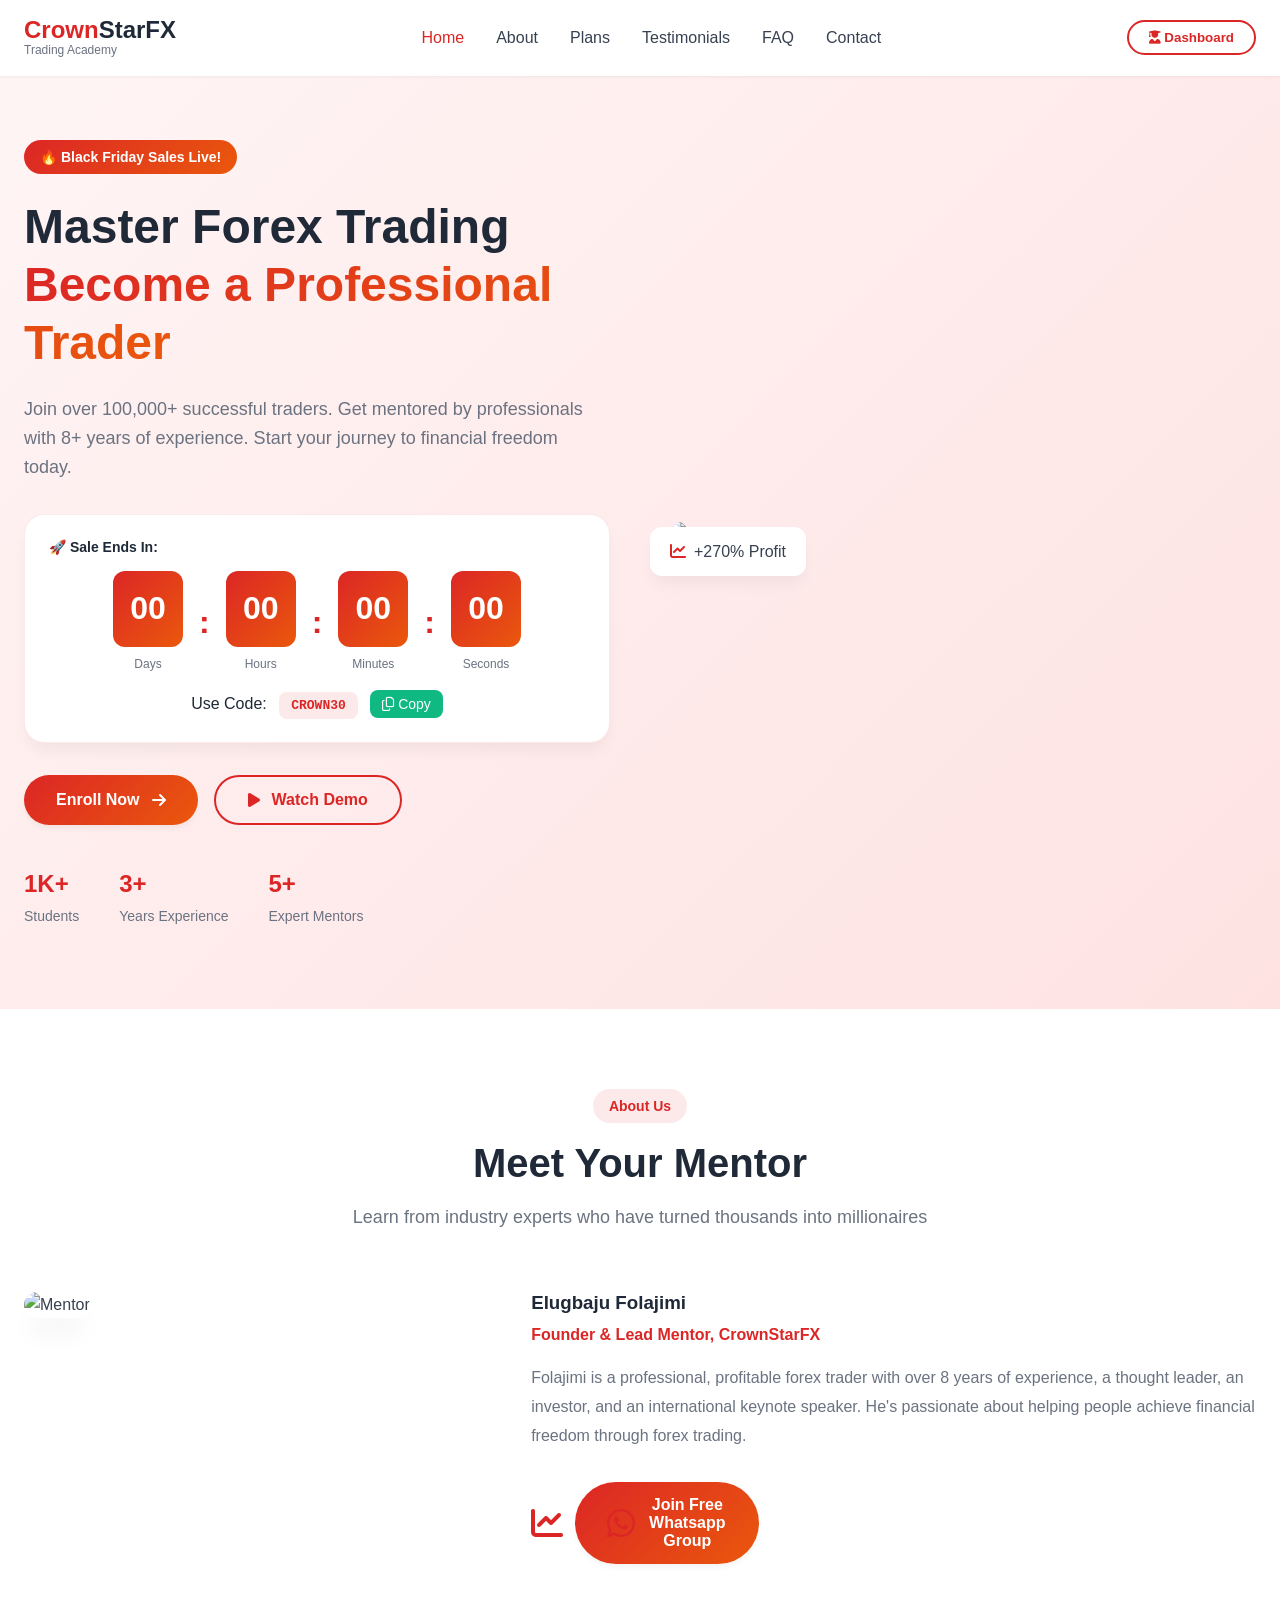
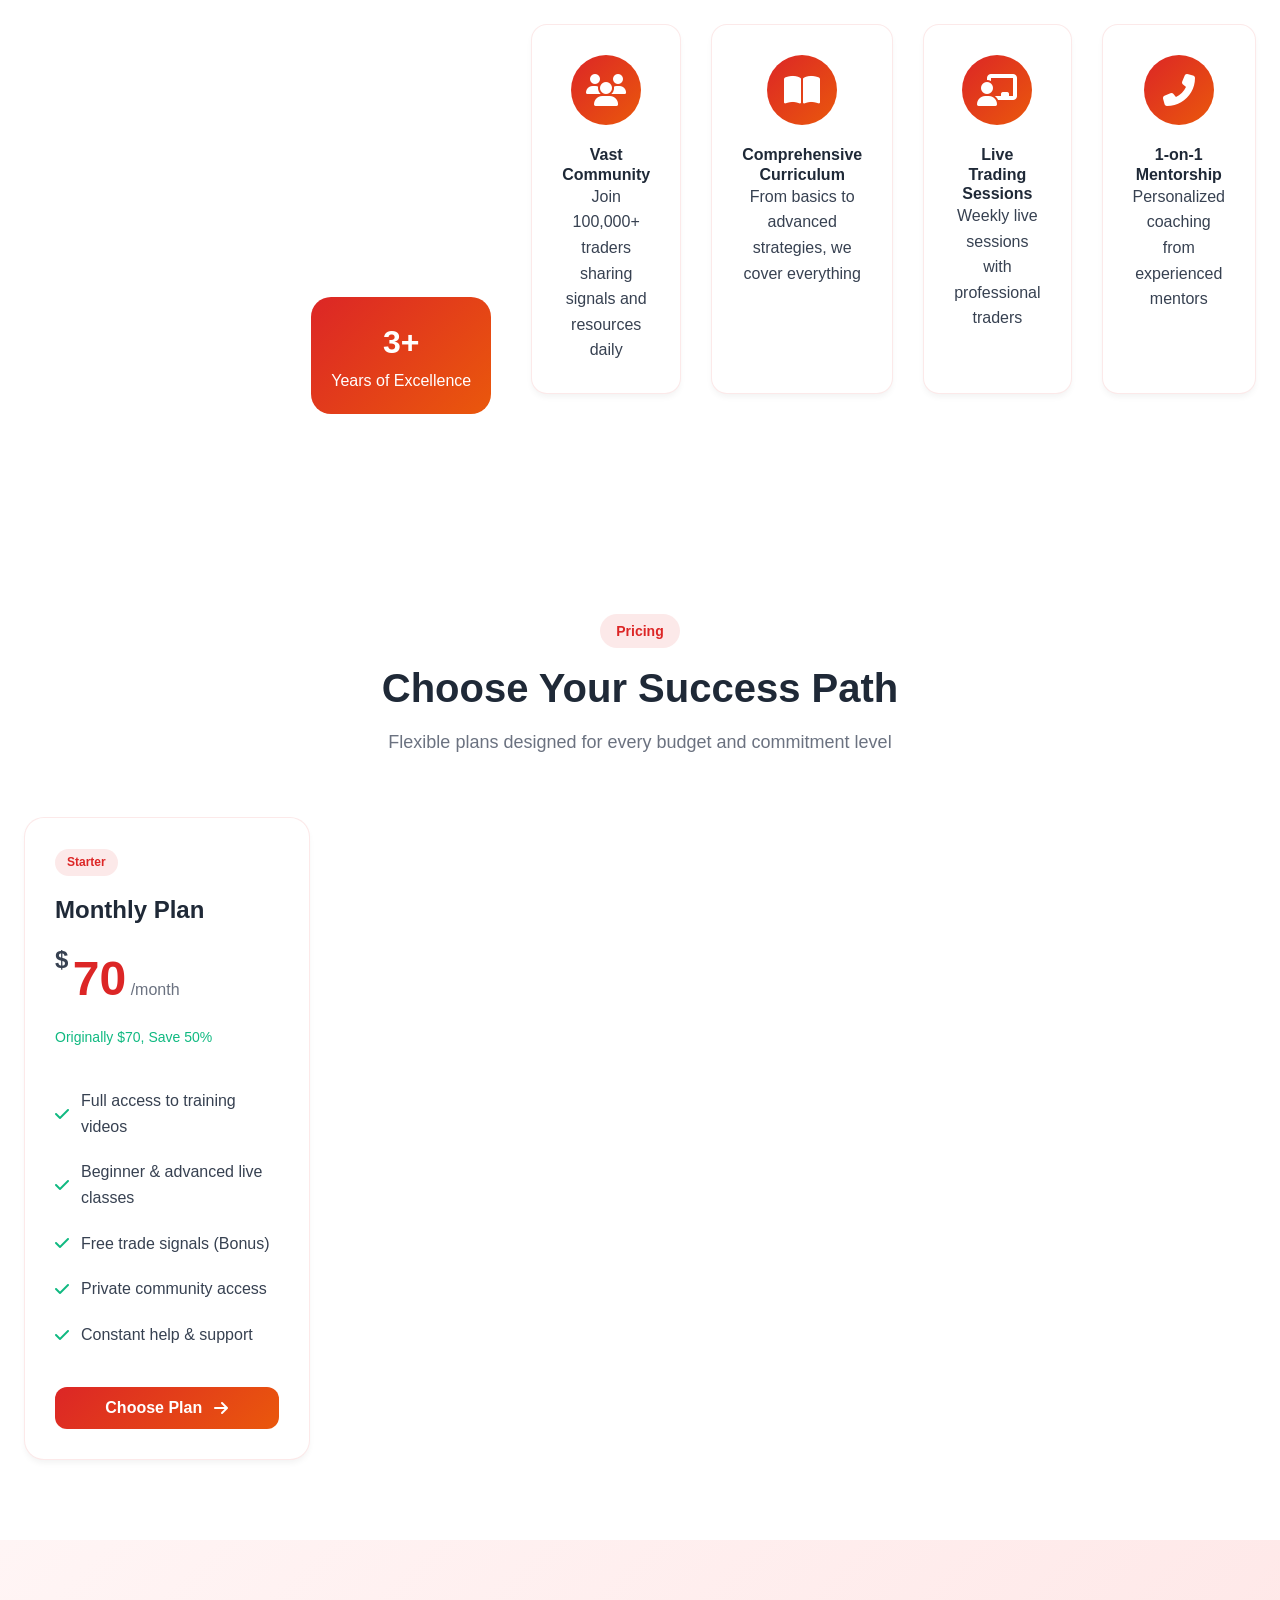
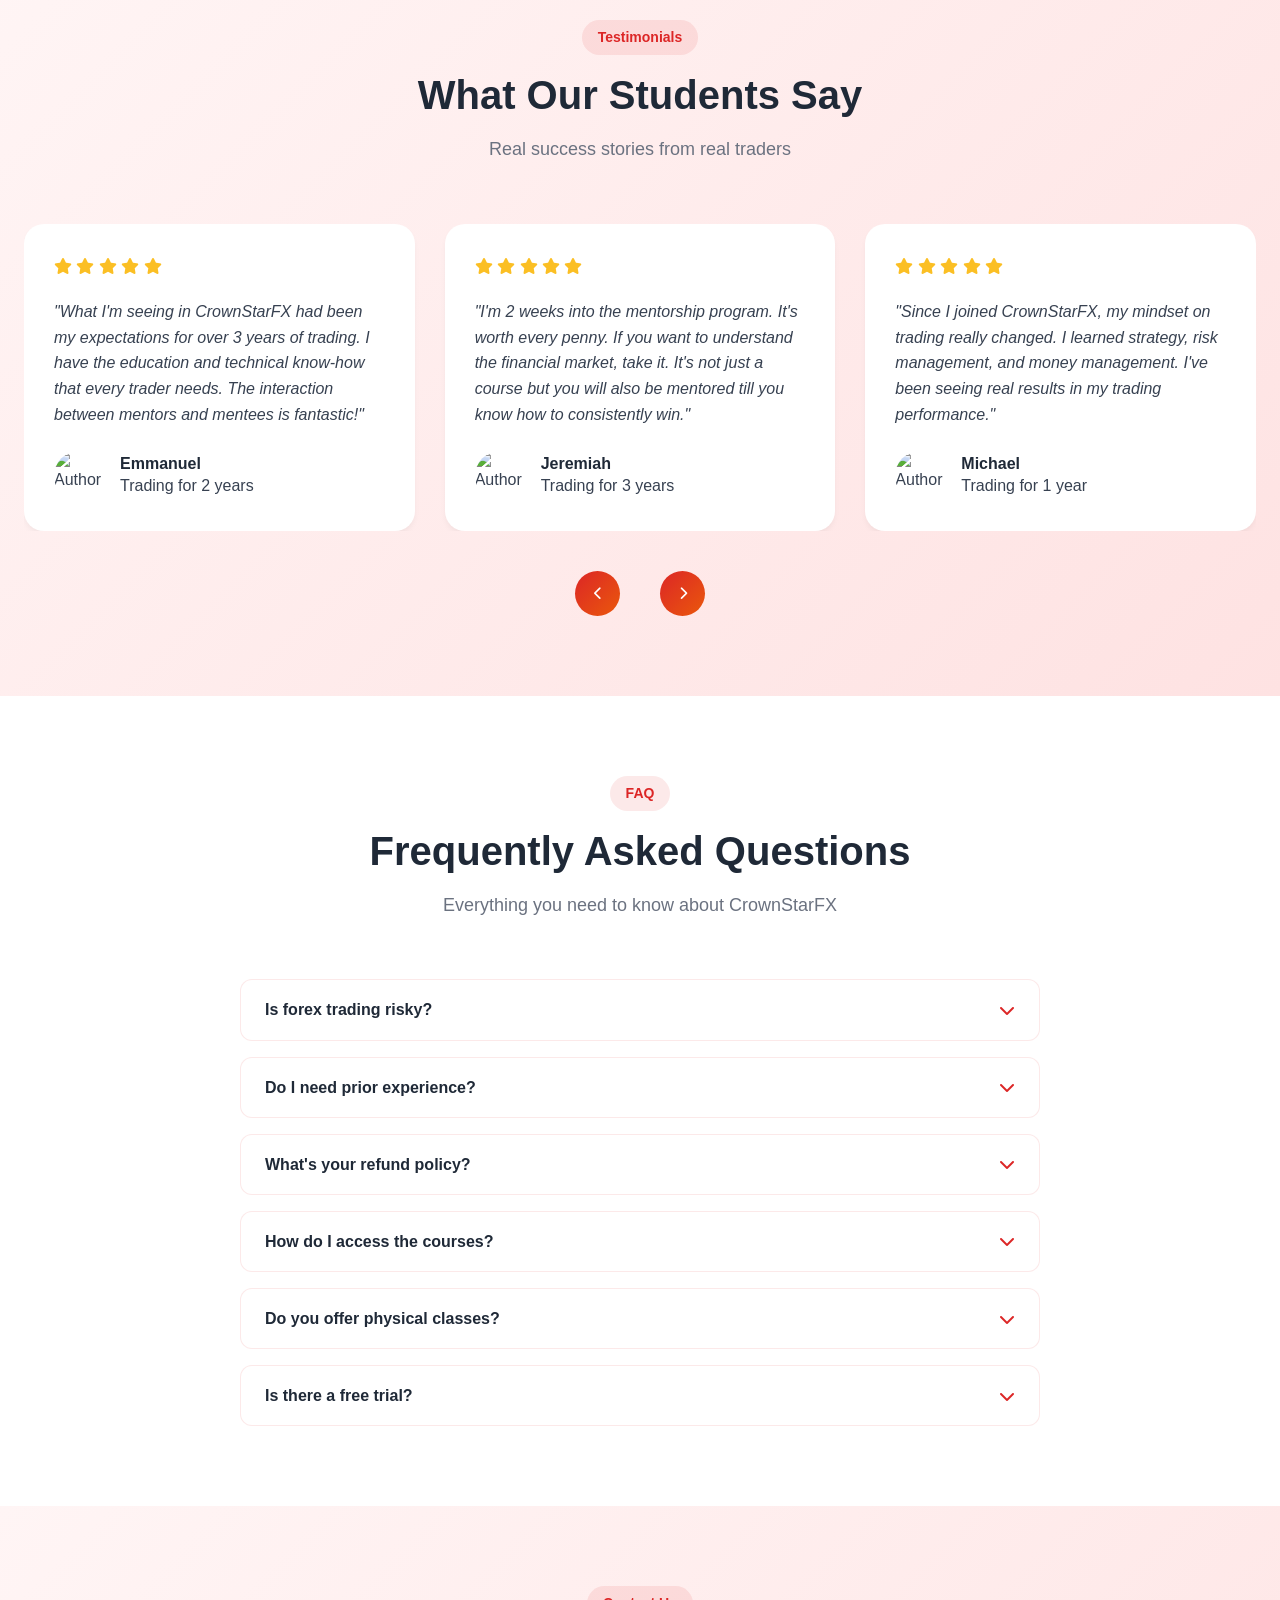
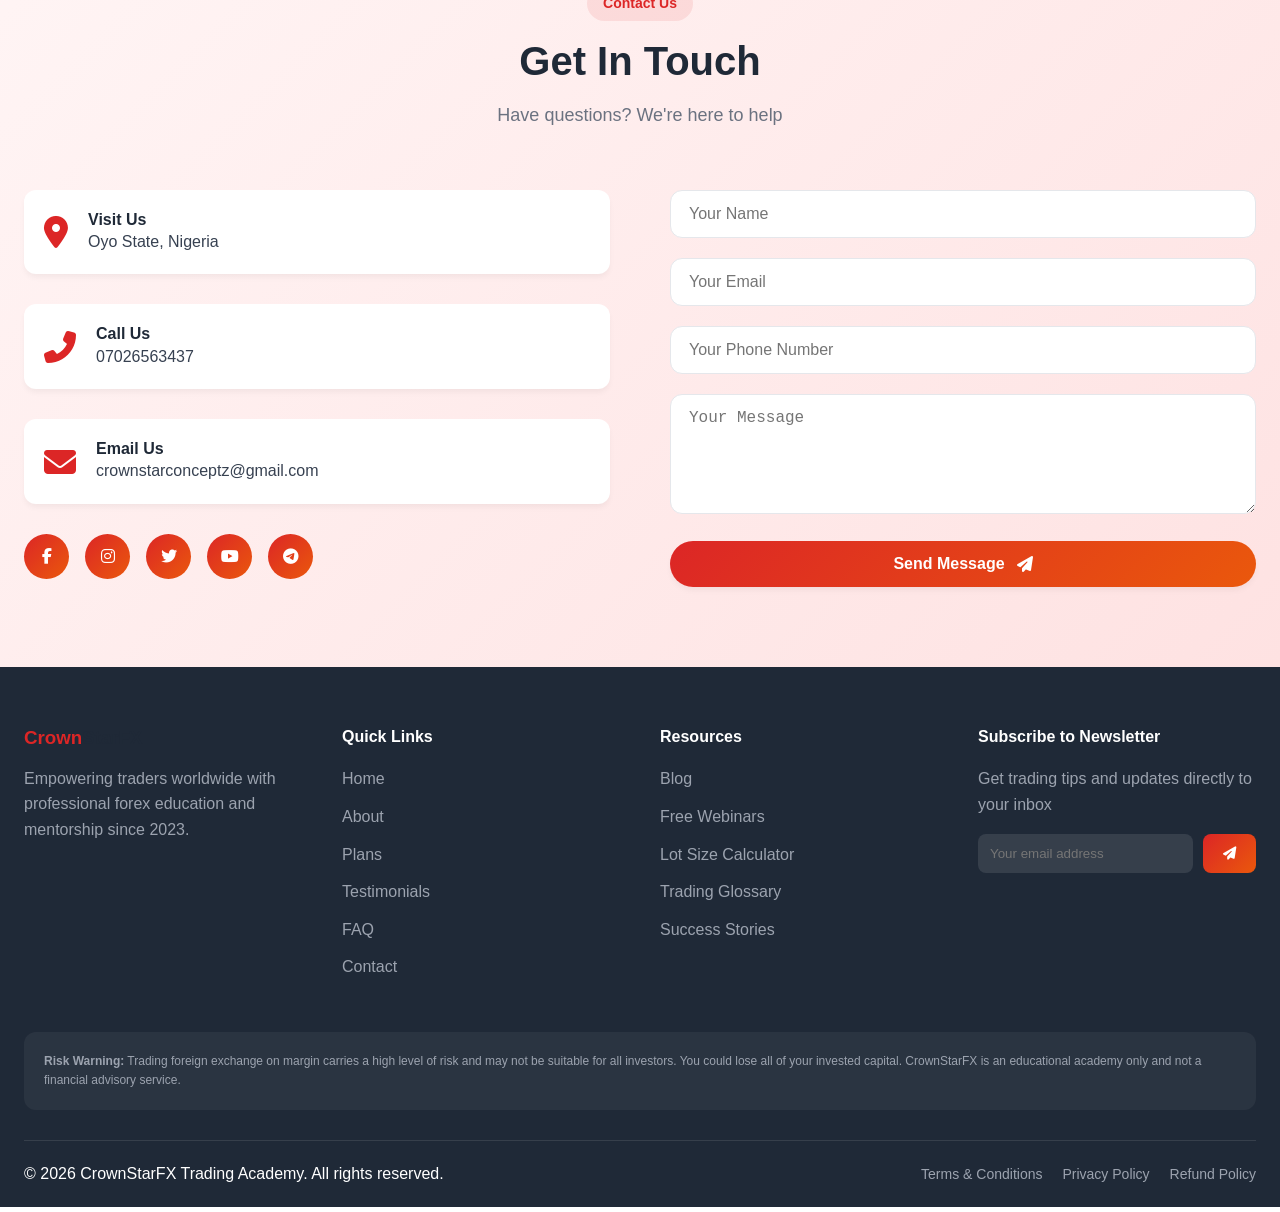
==== commit c8a914d4: "Update index.html" ====
--- a/index.html
+++ b/index.html
@@ -244,8 +244,8 @@
                     <li><i class="fas fa-check"></i> Constant help & support</li>
                 </ul>
                 <button class="btn-pricing" onclick="selectPlan('Monthly', 70)">
-                    Choose Plan <i class="fas fa-arrow-right"></i>
-                </button>
+    Choose Plan <i class="fas fa-arrow-right"></i>
+</button>
             </div>
 </section>
 
@@ -545,35 +545,74 @@
         </div>
     </div>
 </footer>
-
 <!-- Payment Modal -->
-<div id="paymentModal" class="modal">
-    <div class="modal-content">
-        <span class="modal-close" onclick="closePaymentModal()">&times;</span>
-        <div class="modal-header">
+<div id="paymentModal" class="payment-modal-container" style="display: none;">
+    <div class="payment-modal-overlay" onclick="closePaymentModal()"></div>
+    <div class="payment-modal-box">
+        <div class="payment-modal-header">
             <h3>Complete Your Enrollment</h3>
-            <p>Selected Plan: <strong id="selectedPlan">Monthly Plan</strong></p>
-            <p>Amount: <strong id="selectedAmount">$75</strong></p>
-        </div>
-        <div class="modal-body">
-            <div class="payment-methods">
-                <button class="payment-method" onclick="processPayment('card')">
-                    <i class="fab fa-cc-visa"></i> Credit/Debit Card
-                </button>
-                <button class="payment-method" onclick="processPayment('paypal')">
-                    <i class="fab fa-paypal"></i> PayPal
-                </button>
-                <button class="payment-method" onclick="processPayment('crypto')">
-                    <i class="fab fa-bitcoin"></i> Cryptocurrency
-                </button>
-                <button class="payment-method" onclick="processPayment('bank')">
-                    <i class="fas fa-university"></i> Bank Transfer
-                </button>
-            </div>
-            <div class="discount-input">
-                <input type="text" id="discountCode" placeholder="Have a coupon code? Enter here">
-                <button onclick="applyDiscount()">Apply</button>
-            </div>
+            <button class="payment-modal-close" onclick="closePaymentModal()">&times;</button>
+        </div>
+        
+        <div class="payment-modal-body">
+            <div class="plan-details">
+                <p>Selected Plan: <strong id="selectedPlanName">Monthly Plan</strong></p>
+                <p>Amount to Pay: <strong id="selectedPlanAmount">₦0</strong></p>
+            </div>
+
+            <div class="bank-transfer-section">
+                <div class="bank-title">
+                    <i class="fas fa-university"></i>
+                    <h4>Bank Transfer Details</h4>
+                </div>
+                
+                <div class="bank-details">
+                    <div class="bank-row">
+                        <span class="bank-label">Bank Name:</span>
+                        <span class="bank-value">Wema Bank</span>
+                    </div>
+                    <div class="bank-row">
+                        <span class="bank-label">Account Number:</span>
+                        <span class="bank-value highlight">0292589355</span>
+                        <button class="copy-bank-btn" onclick="copyBankDetails('0292589355')">
+                            <i class="far fa-copy"></i> Copy
+                        </button>
+                    </div>
+                    <div class="bank-row">
+                        <span class="bank-label">Account Name:</span>
+                        <span class="bank-value">Elugbaju Oluwafolajinmi Emmanuel</span>
+                        <button class="copy-bank-btn" onclick="copyBankDetails('Elugbaju Oluwafolajinmi Emmanuel')">
+                            <i class="far fa-copy"></i> Copy
+                        </button>
+                    </div>
+                </div>
+
+                <div class="payment-instructions-box">
+                    <h5><i class="fas fa-info-circle"></i> Payment Instructions:</h5>
+                    <ol>
+                        <li>Make a transfer to the account details above</li>
+                        <li>Use your <strong>email address</strong> as payment reference</li>
+                        <li>After payment, send your payment receipt/screenshot to:</li>
+                    </ol>
+                    
+                    <div class="whatsapp-buttons">
+                        <a href="https://wa.me/2347026563437" target="_blank" class="whatsapp-group-btn">
+                            <i class="fab fa-whatsapp"></i> Send to WhatsApp Group
+                        </a>
+                        <a href="https://wa.me/2347026563437" target="_blank" class="whatsapp-mentor-btn">
+                            <i class="fab fa-whatsapp"></i> Send to Mentor Directly
+                        </a>
+                    </div>
+                    
+                    <p class="activation-note">
+                        <i class="fas fa-clock"></i> Your account will be activated within 24 hours after sending your receipt.
+                    </p>
+                </div>
+            </div>
+        </div>
+        
+        <div class="payment-modal-footer">
+            <button class="close-modal-btn" onclick="closePaymentModal()">Close</button>
         </div>
     </div>
 </div>
--- a/crownstar.css
+++ b/crownstar.css
@@ -1313,4 +1313,280 @@
     .achievements {
         grid-template-columns: 1fr;
     }
+}
+/* ==================== PAYMENT MODAL STYLES ==================== */
+.payment-modal-container {
+    position: fixed;
+    top: 0;
+    left: 0;
+    width: 100%;
+    height: 100%;
+    z-index: 9999;
+    display: flex;
+    align-items: center;
+    justify-content: center;
+}
+
+.payment-modal-overlay {
+    position: absolute;
+    top: 0;
+    left: 0;
+    width: 100%;
+    height: 100%;
+    background: rgba(0, 0, 0, 0.7);
+}
+
+.payment-modal-box {
+    position: relative;
+    background: white;
+    width: 90%;
+    max-width: 500px;
+    border-radius: 20px;
+    overflow: hidden;
+    animation: modalSlideIn 0.3s ease;
+    z-index: 10000;
+}
+
+@keyframes modalSlideIn {
+    from {
+        transform: translateY(-50px);
+        opacity: 0;
+    }
+    to {
+        transform: translateY(0);
+        opacity: 1;
+    }
+}
+
+.payment-modal-header {
+    display: flex;
+    justify-content: space-between;
+    align-items: center;
+    padding: 20px 24px;
+    background: linear-gradient(135deg, #DC2626 0%, #EA580C 100%);
+    color: white;
+}
+
+.payment-modal-header h3 {
+    margin: 0;
+    color: white;
+    font-size: 1.2rem;
+}
+
+.payment-modal-close {
+    background: none;
+    border: none;
+    color: white;
+    font-size: 1.5rem;
+    cursor: pointer;
+    padding: 0;
+    line-height: 1;
+}
+
+.payment-modal-body {
+    padding: 24px;
+}
+
+.plan-details {
+    background: #FEE2E2;
+    padding: 12px 16px;
+    border-radius: 12px;
+    margin-bottom: 20px;
+}
+
+.plan-details p {
+    margin: 5px 0;
+}
+
+.plan-details strong {
+    color: #DC2626;
+}
+
+.bank-transfer-section {
+    margin-top: 10px;
+}
+
+.bank-title {
+    display: flex;
+    align-items: center;
+    gap: 10px;
+    margin-bottom: 16px;
+}
+
+.bank-title i {
+    font-size: 1.3rem;
+    color: #DC2626;
+}
+
+.bank-title h4 {
+    margin: 0;
+    font-size: 1rem;
+    color: #1F2937;
+}
+
+.bank-details {
+    background: #F9FAFB;
+    border-radius: 12px;
+    padding: 16px;
+    margin-bottom: 20px;
+}
+
+.bank-row {
+    display: flex;
+    align-items: center;
+    padding: 10px 0;
+    border-bottom: 1px solid #E5E7EB;
+    flex-wrap: wrap;
+    gap: 8px;
+}
+
+.bank-row:last-child {
+    border-bottom: none;
+}
+
+.bank-label {
+    width: 120px;
+    font-weight: 600;
+    color: #1F2937;
+    font-size: 0.85rem;
+}
+
+.bank-value {
+    flex: 1;
+    color: #374151;
+    font-size: 0.85rem;
+}
+
+.bank-value.highlight {
+    font-weight: 700;
+    color: #DC2626;
+    font-size: 1rem;
+}
+
+.copy-bank-btn {
+    background: transparent;
+    border: 1px solid #DC2626;
+    color: #DC2626;
+    padding: 4px 12px;
+    border-radius: 6px;
+    cursor: pointer;
+    font-size: 0.7rem;
+    transition: all 0.3s ease;
+}
+
+.copy-bank-btn:hover {
+    background: #DC2626;
+    color: white;
+}
+
+.payment-instructions-box {
+    background: #FFF5F5;
+    padding: 16px;
+    border-radius: 12px;
+    margin-bottom: 10px;
+}
+
+.payment-instructions-box h5 {
+    margin: 0 0 12px 0;
+    color: #DC2626;
+    font-size: 0.9rem;
+}
+
+.payment-instructions-box ol {
+    margin: 0 0 16px 20px;
+    padding: 0;
+}
+
+.payment-instructions-box li {
+    margin-bottom: 8px;
+    font-size: 0.85rem;
+    color: #374151;
+}
+
+.whatsapp-buttons {
+    display: flex;
+    gap: 12px;
+    margin: 16px 0;
+    flex-wrap: wrap;
+}
+
+.whatsapp-group-btn, .whatsapp-mentor-btn {
+    display: inline-flex;
+    align-items: center;
+    gap: 8px;
+    padding: 10px 18px;
+    border-radius: 50px;
+    text-decoration: none;
+    font-weight: 600;
+    font-size: 0.85rem;
+    transition: all 0.3s ease;
+}
+
+.whatsapp-group-btn {
+    background: #25D366;
+    color: white;
+}
+
+.whatsapp-mentor-btn {
+    background: #075E54;
+    color: white;
+}
+
+.whatsapp-group-btn:hover, .whatsapp-mentor-btn:hover {
+    transform: translateY(-2px);
+    box-shadow: 0 5px 15px rgba(0, 0, 0, 0.2);
+}
+
+.activation-note {
+    font-size: 0.75rem;
+    color: #6B7280;
+    text-align: center;
+    margin: 12px 0 0 0;
+}
+
+.payment-modal-footer {
+    padding: 16px 24px;
+    border-top: 1px solid #E5E7EB;
+    display: flex;
+    justify-content: flex-end;
+}
+
+.close-modal-btn {
+    padding: 10px 24px;
+    background: transparent;
+    border: 2px solid #6B7280;
+    color: #6B7280;
+    border-radius: 10px;
+    cursor: pointer;
+    font-weight: 600;
+    transition: all 0.3s ease;
+}
+
+.close-modal-btn:hover {
+    border-color: #DC2626;
+    color: #DC2626;
+}
+
+/* Responsive */
+@media (max-width: 480px) {
+    .bank-row {
+        flex-direction: column;
+        align-items: flex-start;
+    }
+    
+    .bank-label {
+        width: auto;
+    }
+    
+    .whatsapp-buttons {
+        flex-direction: column;
+    }
+    
+    .whatsapp-group-btn, .whatsapp-mentor-btn {
+        justify-content: center;
+    }
+    
+    .payment-modal-box {
+        width: 95%;
+    }
 }
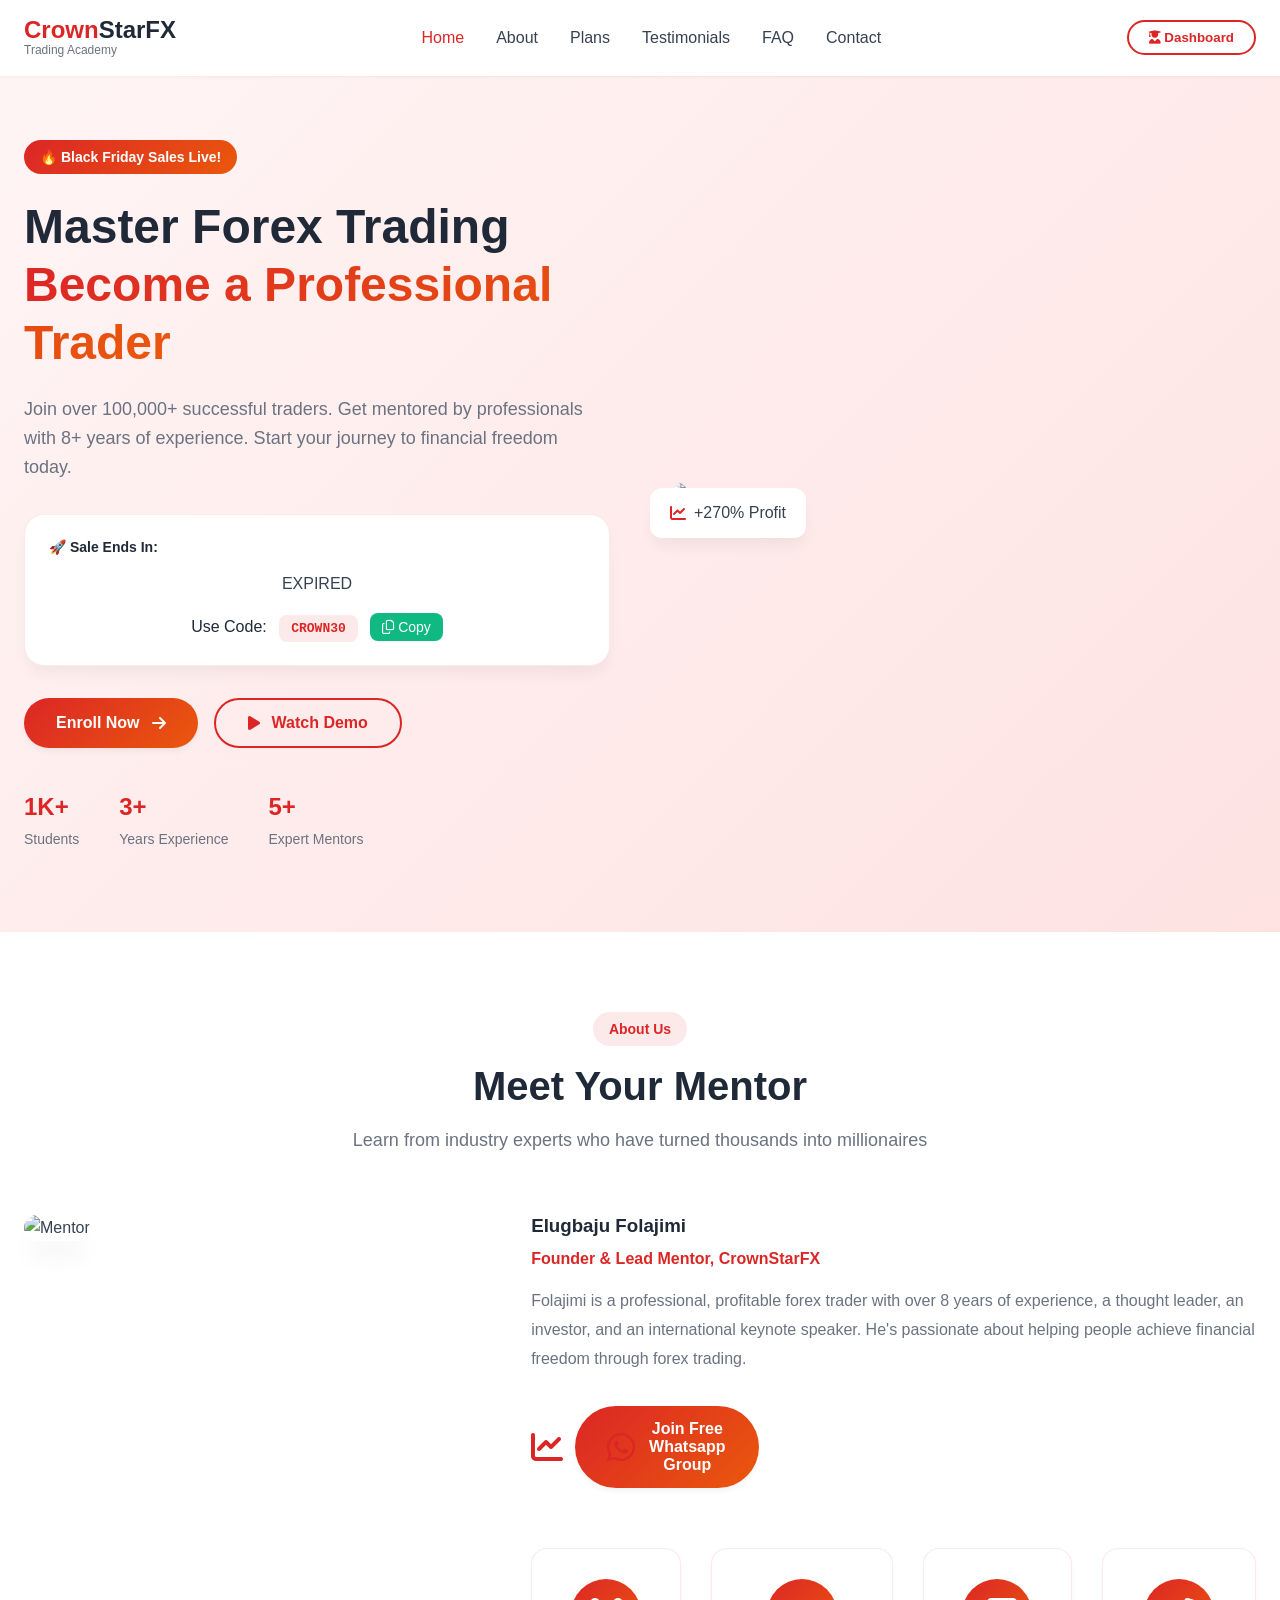
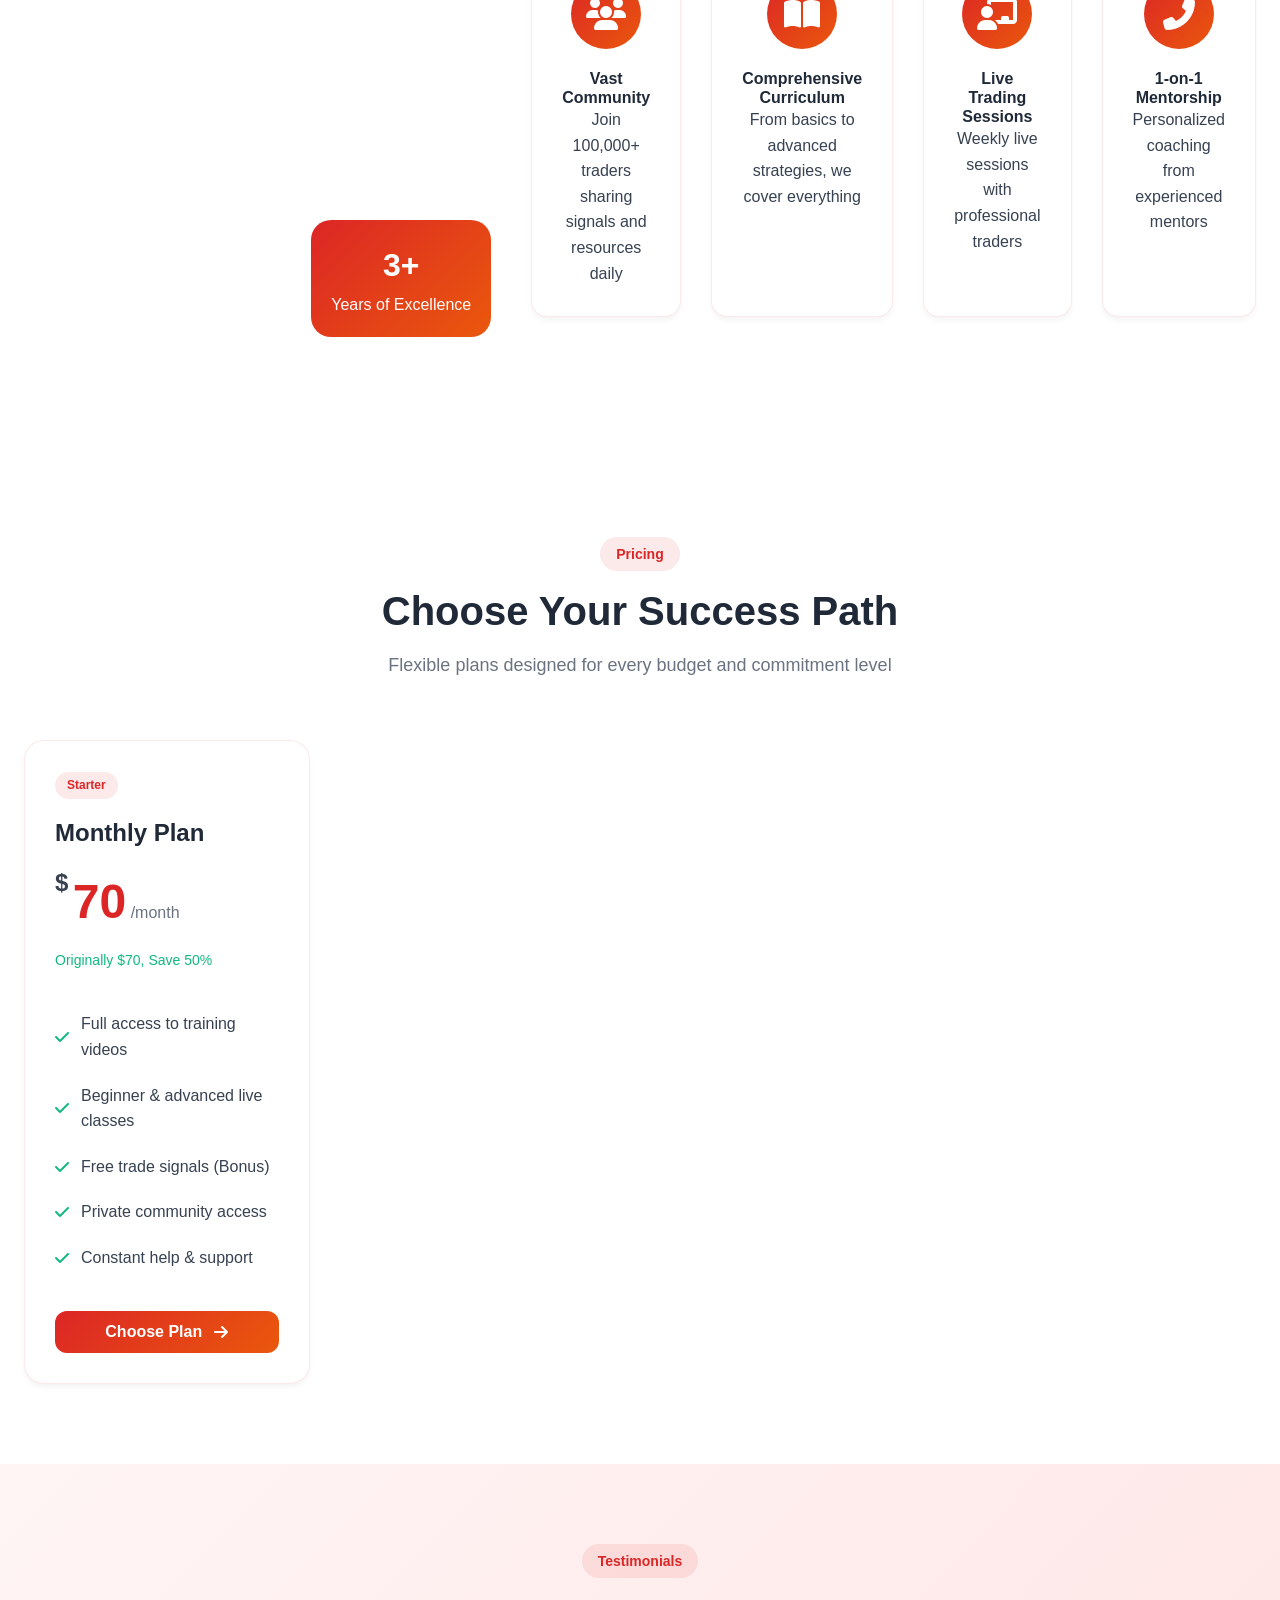
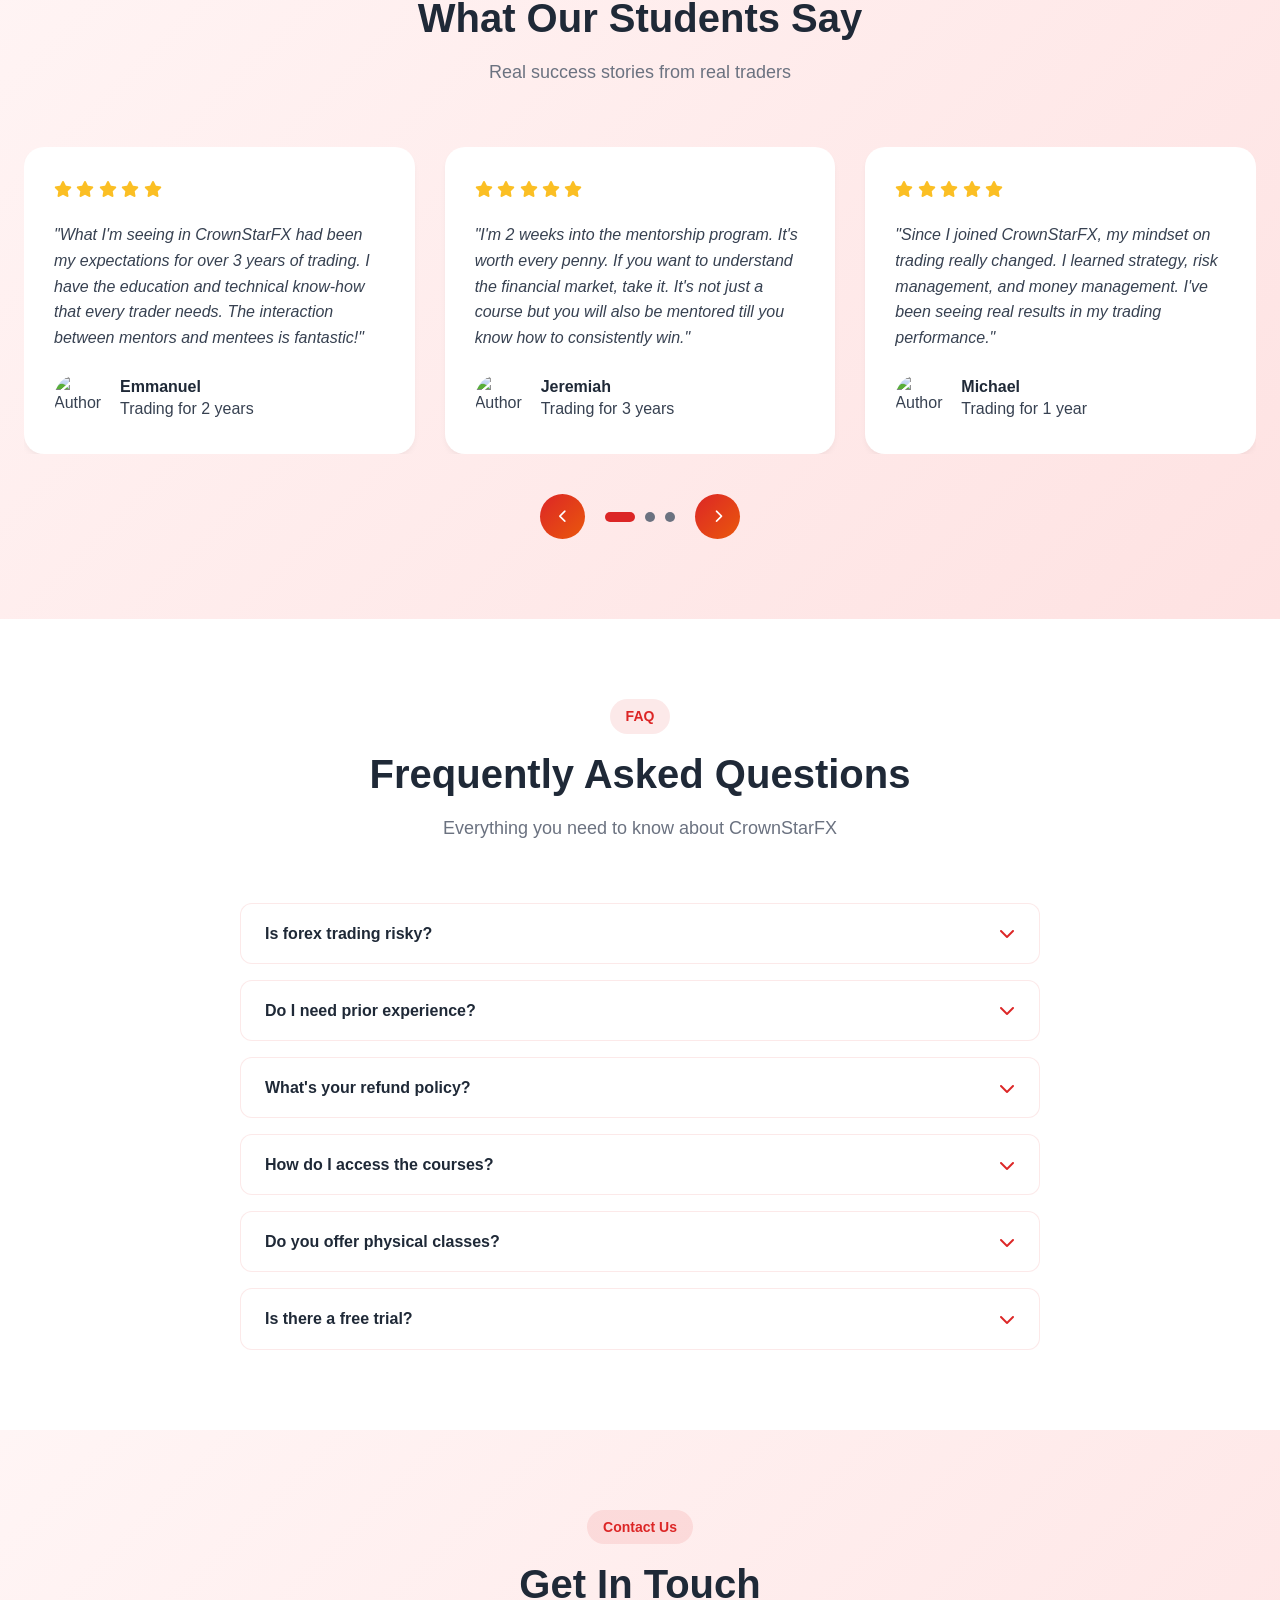
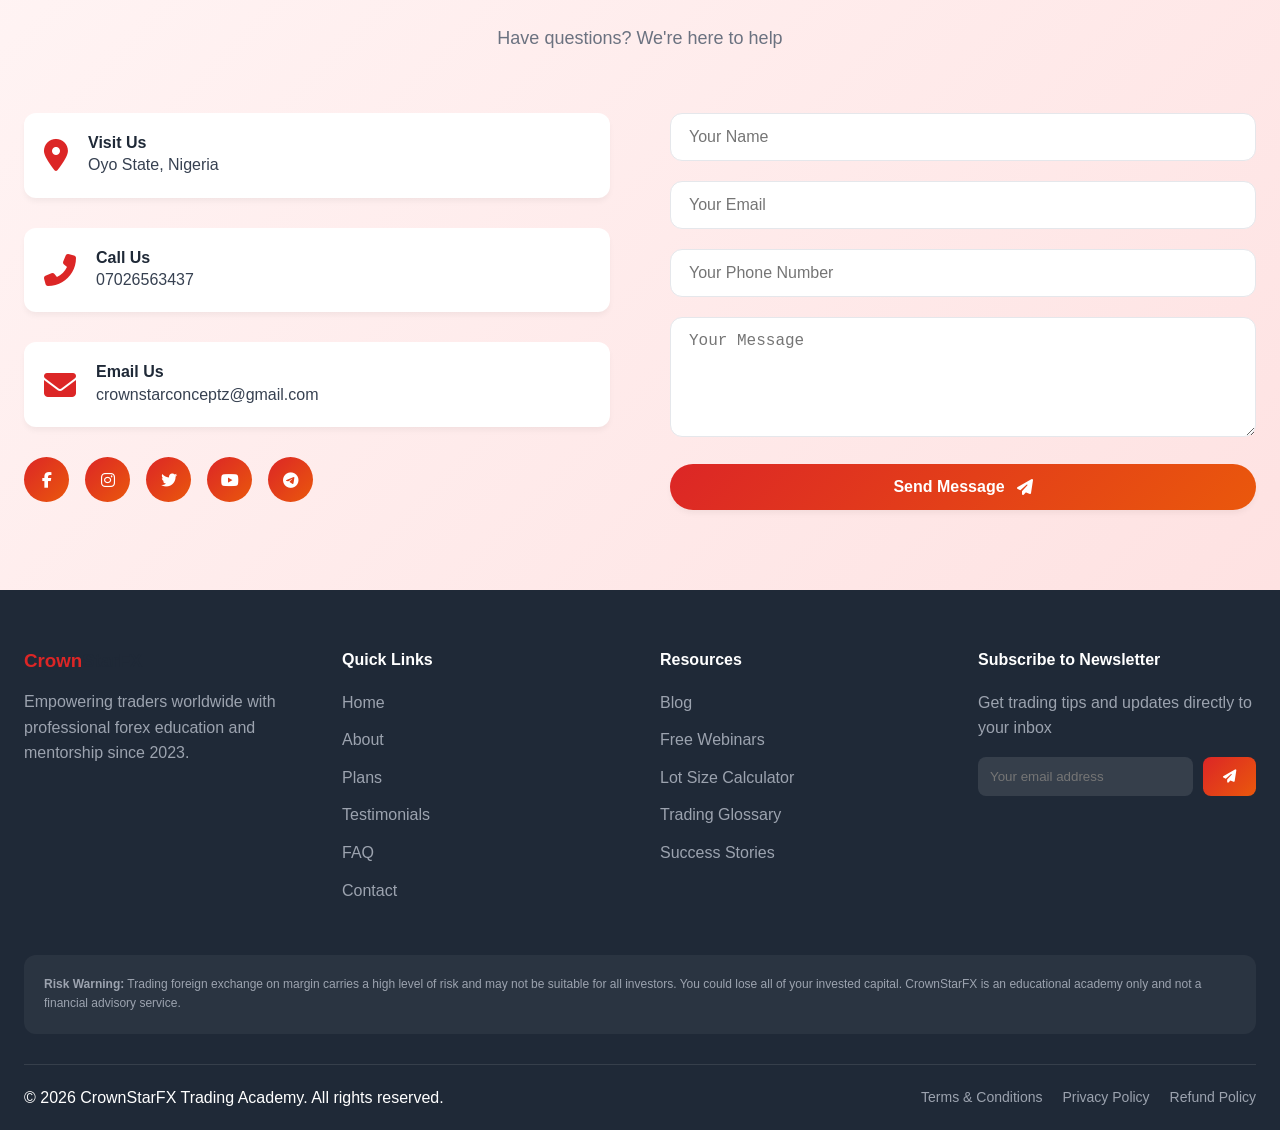
==== commit a35b8be1: "Add files via upload" ====
--- a/index.html
+++ b/index.html
@@ -244,8 +244,8 @@
                     <li><i class="fas fa-check"></i> Constant help & support</li>
                 </ul>
                 <button class="btn-pricing" onclick="selectPlan('Monthly', 70)">
-    Choose Plan <i class="fas fa-arrow-right"></i>
-</button>
+                    Choose Plan <i class="fas fa-arrow-right"></i>
+                </button>
             </div>
 </section>
 
@@ -545,74 +545,35 @@
         </div>
     </div>
 </footer>
+
 <!-- Payment Modal -->
-<div id="paymentModal" class="payment-modal-container" style="display: none;">
-    <div class="payment-modal-overlay" onclick="closePaymentModal()"></div>
-    <div class="payment-modal-box">
-        <div class="payment-modal-header">
+<div id="paymentModal" class="modal">
+    <div class="modal-content">
+        <span class="modal-close" onclick="closePaymentModal()">&times;</span>
+        <div class="modal-header">
             <h3>Complete Your Enrollment</h3>
-            <button class="payment-modal-close" onclick="closePaymentModal()">&times;</button>
-        </div>
-        
-        <div class="payment-modal-body">
-            <div class="plan-details">
-                <p>Selected Plan: <strong id="selectedPlanName">Monthly Plan</strong></p>
-                <p>Amount to Pay: <strong id="selectedPlanAmount">₦0</strong></p>
-            </div>
-
-            <div class="bank-transfer-section">
-                <div class="bank-title">
-                    <i class="fas fa-university"></i>
-                    <h4>Bank Transfer Details</h4>
-                </div>
-                
-                <div class="bank-details">
-                    <div class="bank-row">
-                        <span class="bank-label">Bank Name:</span>
-                        <span class="bank-value">Wema Bank</span>
-                    </div>
-                    <div class="bank-row">
-                        <span class="bank-label">Account Number:</span>
-                        <span class="bank-value highlight">0292589355</span>
-                        <button class="copy-bank-btn" onclick="copyBankDetails('0292589355')">
-                            <i class="far fa-copy"></i> Copy
-                        </button>
-                    </div>
-                    <div class="bank-row">
-                        <span class="bank-label">Account Name:</span>
-                        <span class="bank-value">Elugbaju Oluwafolajinmi Emmanuel</span>
-                        <button class="copy-bank-btn" onclick="copyBankDetails('Elugbaju Oluwafolajinmi Emmanuel')">
-                            <i class="far fa-copy"></i> Copy
-                        </button>
-                    </div>
-                </div>
-
-                <div class="payment-instructions-box">
-                    <h5><i class="fas fa-info-circle"></i> Payment Instructions:</h5>
-                    <ol>
-                        <li>Make a transfer to the account details above</li>
-                        <li>Use your <strong>email address</strong> as payment reference</li>
-                        <li>After payment, send your payment receipt/screenshot to:</li>
-                    </ol>
-                    
-                    <div class="whatsapp-buttons">
-                        <a href="https://wa.me/2347026563437" target="_blank" class="whatsapp-group-btn">
-                            <i class="fab fa-whatsapp"></i> Send to WhatsApp Group
-                        </a>
-                        <a href="https://wa.me/2347026563437" target="_blank" class="whatsapp-mentor-btn">
-                            <i class="fab fa-whatsapp"></i> Send to Mentor Directly
-                        </a>
-                    </div>
-                    
-                    <p class="activation-note">
-                        <i class="fas fa-clock"></i> Your account will be activated within 24 hours after sending your receipt.
-                    </p>
-                </div>
-            </div>
-        </div>
-        
-        <div class="payment-modal-footer">
-            <button class="close-modal-btn" onclick="closePaymentModal()">Close</button>
+            <p>Selected Plan: <strong id="selectedPlan">Monthly Plan</strong></p>
+            <p>Amount: <strong id="selectedAmount">$75</strong></p>
+        </div>
+        <div class="modal-body">
+            <div class="payment-methods">
+                <button class="payment-method" onclick="processPayment('card')">
+                    <i class="fab fa-cc-visa"></i> Credit/Debit Card
+                </button>
+                <button class="payment-method" onclick="processPayment('paypal')">
+                    <i class="fab fa-paypal"></i> PayPal
+                </button>
+                <button class="payment-method" onclick="processPayment('crypto')">
+                    <i class="fab fa-bitcoin"></i> Cryptocurrency
+                </button>
+                <button class="payment-method" onclick="processPayment('bank')">
+                    <i class="fas fa-university"></i> Bank Transfer
+                </button>
+            </div>
+            <div class="discount-input">
+                <input type="text" id="discountCode" placeholder="Have a coupon code? Enter here">
+                <button onclick="applyDiscount()">Apply</button>
+            </div>
         </div>
     </div>
 </div>
--- a/crownstar.css
+++ b/crownstar.css
@@ -1313,280 +1313,4 @@
     .achievements {
         grid-template-columns: 1fr;
     }
-}
-/* ==================== PAYMENT MODAL STYLES ==================== */
-.payment-modal-container {
-    position: fixed;
-    top: 0;
-    left: 0;
-    width: 100%;
-    height: 100%;
-    z-index: 9999;
-    display: flex;
-    align-items: center;
-    justify-content: center;
-}
-
-.payment-modal-overlay {
-    position: absolute;
-    top: 0;
-    left: 0;
-    width: 100%;
-    height: 100%;
-    background: rgba(0, 0, 0, 0.7);
-}
-
-.payment-modal-box {
-    position: relative;
-    background: white;
-    width: 90%;
-    max-width: 500px;
-    border-radius: 20px;
-    overflow: hidden;
-    animation: modalSlideIn 0.3s ease;
-    z-index: 10000;
-}
-
-@keyframes modalSlideIn {
-    from {
-        transform: translateY(-50px);
-        opacity: 0;
-    }
-    to {
-        transform: translateY(0);
-        opacity: 1;
-    }
-}
-
-.payment-modal-header {
-    display: flex;
-    justify-content: space-between;
-    align-items: center;
-    padding: 20px 24px;
-    background: linear-gradient(135deg, #DC2626 0%, #EA580C 100%);
-    color: white;
-}
-
-.payment-modal-header h3 {
-    margin: 0;
-    color: white;
-    font-size: 1.2rem;
-}
-
-.payment-modal-close {
-    background: none;
-    border: none;
-    color: white;
-    font-size: 1.5rem;
-    cursor: pointer;
-    padding: 0;
-    line-height: 1;
-}
-
-.payment-modal-body {
-    padding: 24px;
-}
-
-.plan-details {
-    background: #FEE2E2;
-    padding: 12px 16px;
-    border-radius: 12px;
-    margin-bottom: 20px;
-}
-
-.plan-details p {
-    margin: 5px 0;
-}
-
-.plan-details strong {
-    color: #DC2626;
-}
-
-.bank-transfer-section {
-    margin-top: 10px;
-}
-
-.bank-title {
-    display: flex;
-    align-items: center;
-    gap: 10px;
-    margin-bottom: 16px;
-}
-
-.bank-title i {
-    font-size: 1.3rem;
-    color: #DC2626;
-}
-
-.bank-title h4 {
-    margin: 0;
-    font-size: 1rem;
-    color: #1F2937;
-}
-
-.bank-details {
-    background: #F9FAFB;
-    border-radius: 12px;
-    padding: 16px;
-    margin-bottom: 20px;
-}
-
-.bank-row {
-    display: flex;
-    align-items: center;
-    padding: 10px 0;
-    border-bottom: 1px solid #E5E7EB;
-    flex-wrap: wrap;
-    gap: 8px;
-}
-
-.bank-row:last-child {
-    border-bottom: none;
-}
-
-.bank-label {
-    width: 120px;
-    font-weight: 600;
-    color: #1F2937;
-    font-size: 0.85rem;
-}
-
-.bank-value {
-    flex: 1;
-    color: #374151;
-    font-size: 0.85rem;
-}
-
-.bank-value.highlight {
-    font-weight: 700;
-    color: #DC2626;
-    font-size: 1rem;
-}
-
-.copy-bank-btn {
-    background: transparent;
-    border: 1px solid #DC2626;
-    color: #DC2626;
-    padding: 4px 12px;
-    border-radius: 6px;
-    cursor: pointer;
-    font-size: 0.7rem;
-    transition: all 0.3s ease;
-}
-
-.copy-bank-btn:hover {
-    background: #DC2626;
-    color: white;
-}
-
-.payment-instructions-box {
-    background: #FFF5F5;
-    padding: 16px;
-    border-radius: 12px;
-    margin-bottom: 10px;
-}
-
-.payment-instructions-box h5 {
-    margin: 0 0 12px 0;
-    color: #DC2626;
-    font-size: 0.9rem;
-}
-
-.payment-instructions-box ol {
-    margin: 0 0 16px 20px;
-    padding: 0;
-}
-
-.payment-instructions-box li {
-    margin-bottom: 8px;
-    font-size: 0.85rem;
-    color: #374151;
-}
-
-.whatsapp-buttons {
-    display: flex;
-    gap: 12px;
-    margin: 16px 0;
-    flex-wrap: wrap;
-}
-
-.whatsapp-group-btn, .whatsapp-mentor-btn {
-    display: inline-flex;
-    align-items: center;
-    gap: 8px;
-    padding: 10px 18px;
-    border-radius: 50px;
-    text-decoration: none;
-    font-weight: 600;
-    font-size: 0.85rem;
-    transition: all 0.3s ease;
-}
-
-.whatsapp-group-btn {
-    background: #25D366;
-    color: white;
-}
-
-.whatsapp-mentor-btn {
-    background: #075E54;
-    color: white;
-}
-
-.whatsapp-group-btn:hover, .whatsapp-mentor-btn:hover {
-    transform: translateY(-2px);
-    box-shadow: 0 5px 15px rgba(0, 0, 0, 0.2);
-}
-
-.activation-note {
-    font-size: 0.75rem;
-    color: #6B7280;
-    text-align: center;
-    margin: 12px 0 0 0;
-}
-
-.payment-modal-footer {
-    padding: 16px 24px;
-    border-top: 1px solid #E5E7EB;
-    display: flex;
-    justify-content: flex-end;
-}
-
-.close-modal-btn {
-    padding: 10px 24px;
-    background: transparent;
-    border: 2px solid #6B7280;
-    color: #6B7280;
-    border-radius: 10px;
-    cursor: pointer;
-    font-weight: 600;
-    transition: all 0.3s ease;
-}
-
-.close-modal-btn:hover {
-    border-color: #DC2626;
-    color: #DC2626;
-}
-
-/* Responsive */
-@media (max-width: 480px) {
-    .bank-row {
-        flex-direction: column;
-        align-items: flex-start;
-    }
-    
-    .bank-label {
-        width: auto;
-    }
-    
-    .whatsapp-buttons {
-        flex-direction: column;
-    }
-    
-    .whatsapp-group-btn, .whatsapp-mentor-btn {
-        justify-content: center;
-    }
-    
-    .payment-modal-box {
-        width: 95%;
-    }
 }
